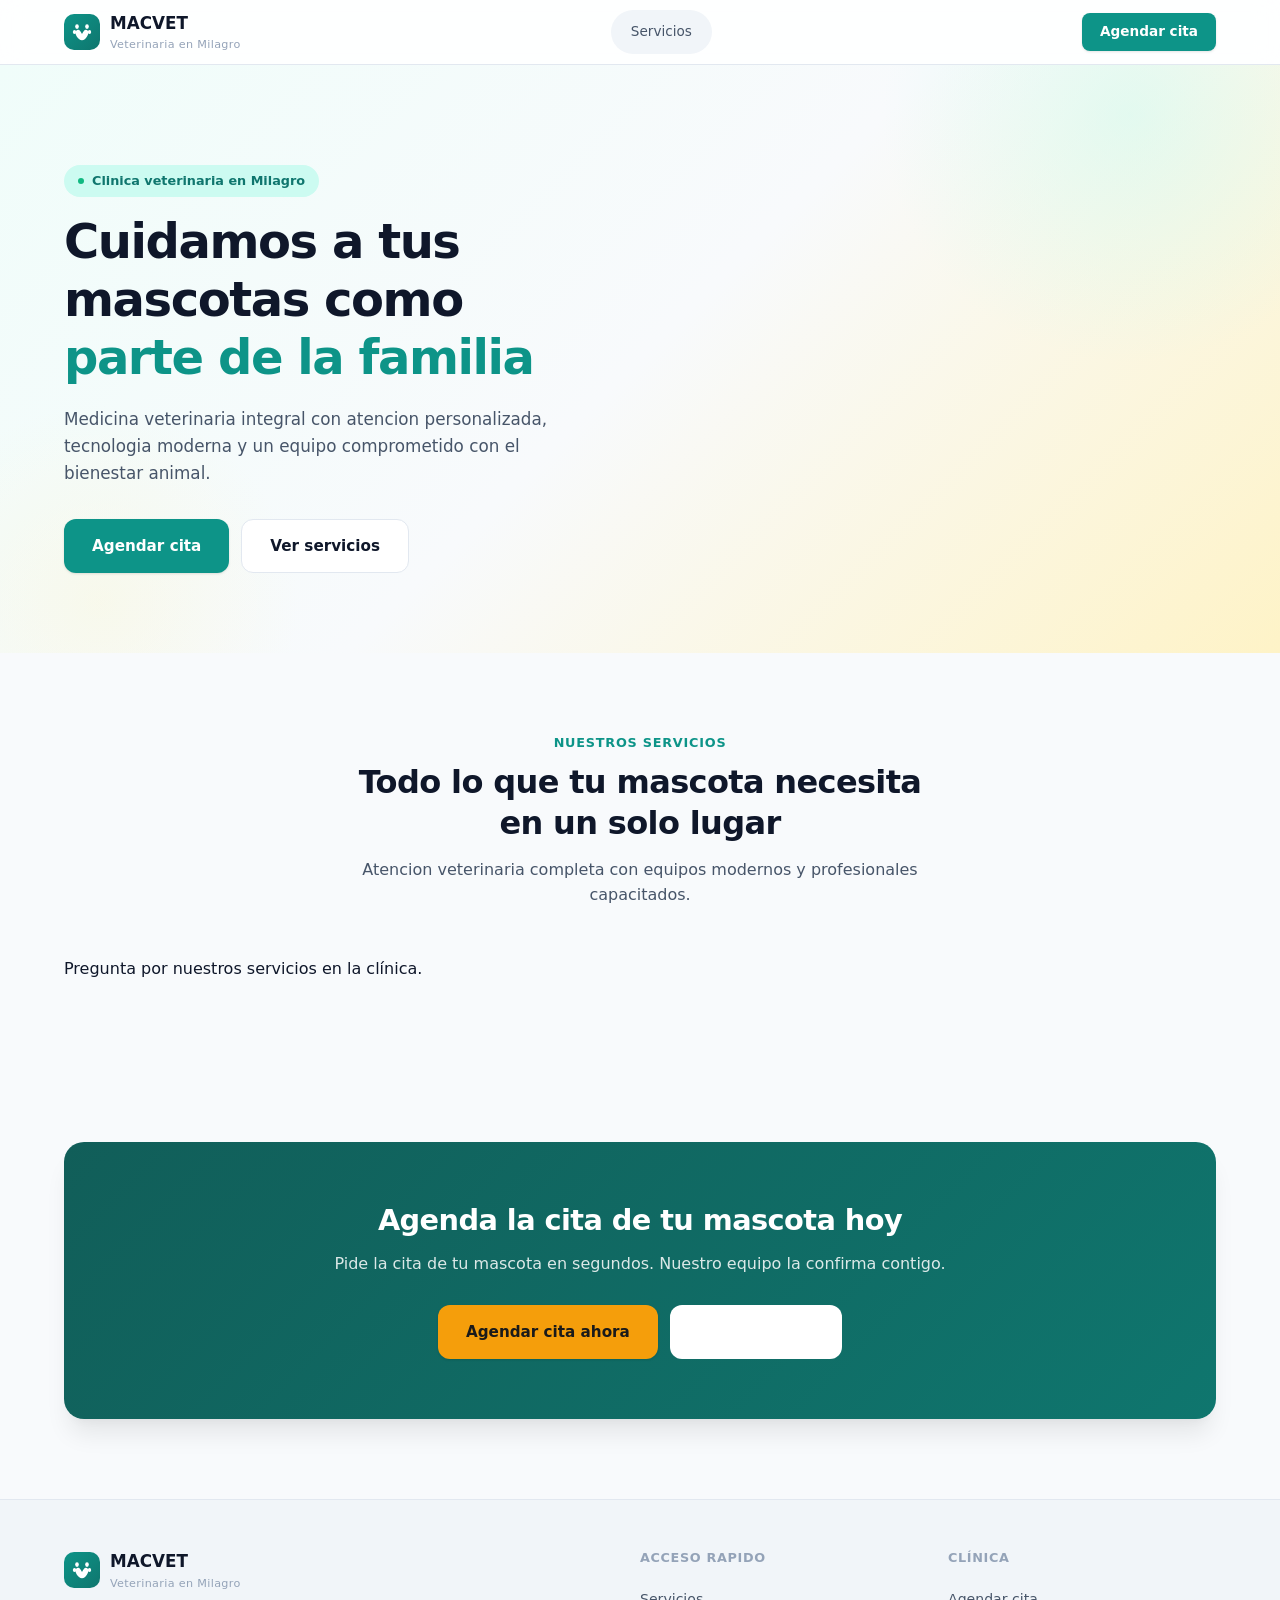
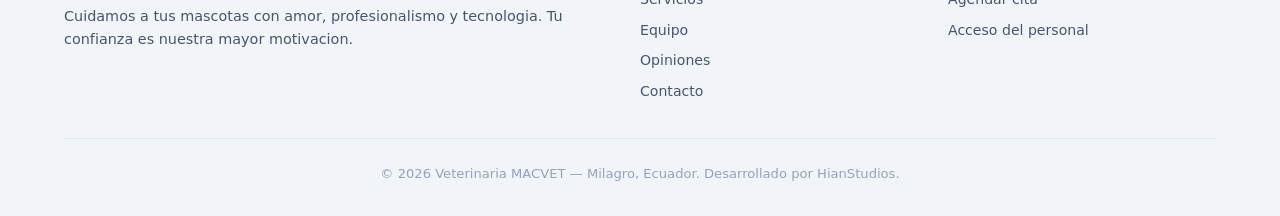
==== index.html @ b40741af "Publicación: Fase 1 - Acceso, citas y clientes Origen: 78d4d472e01e5c46bf5cc489b72a8c9f2a9896b4" ====
<!doctype html>
<html lang="es">
<head>
  <meta charset="UTF-8" />
  <meta name="viewport" content="width=device-width, initial-scale=1.0" />
  <title>Veterinaria MACVET — Milagro, Ecuador</title>
  <link rel="stylesheet" href="css/style.css" />
</head>
<body data-page="index">

  <header class="topbar">
    <div class="topbar-inner">
      <div class="brand">
        <div class="brand-mark"><svg class="ico-brand" viewBox="0 0 24 24" fill="currentColor"><ellipse cx="6" cy="5.5" rx="2.2" ry="2.8"/><ellipse cx="18" cy="5.5" rx="2.2" ry="2.8"/><ellipse cx="3" cy="12" rx="2" ry="2.5"/><ellipse cx="21" cy="12" rx="2" ry="2.5"/><path d="M12 22c-2.5 0-5-2.5-6.5-5S3.5 12 5 10.5 8.5 9 10 11s1.5 3 2 3 .5-1 2-3 3.5-2 5-.5.5 4.5-1 7S14.5 22 12 22z"/></svg></div>
        <div>
          MACVET
          <small>Veterinaria en Milagro</small>
        </div>
      </div>
      <nav class="nav" id="mobile-nav">
        <a href="#servicios">Servicios</a>
        <a href="#equipo" data-seccion="equipo" hidden>Equipo</a>
        <a href="#testimonios" data-seccion="testimonios" hidden>Opiniones</a>
        <a href="#contacto" data-seccion="contacto" hidden>Contacto</a>
      </nav>
      <a href="agendar.html" class="btn btn-primary btn-nav-cta">Agendar cita</a>
      <button class="mobile-menu-btn" id="menu-toggle" aria-label="Menu">
        <span></span><span></span><span></span>
      </button>
    </div>
  </header>

  <!-- Hero -->
  <section class="hero-landing">
    <div class="container">
      <div class="hero-landing-inner">
        <div class="hero-landing-content">
          <div class="eyebrow"><span class="dot"></span> Clinica veterinaria en Milagro</div>
          <h1>Cuidamos a tus mascotas como <span>parte de la familia</span></h1>
          <p class="lead">Medicina veterinaria integral con atencion personalizada, tecnologia moderna y un equipo comprometido con el bienestar animal.</p>
          <div class="btn-row">
            <a href="agendar.html" class="btn btn-primary btn-lg">Agendar cita</a>
            <a href="#servicios" class="btn btn-ghost btn-lg">Ver servicios</a>
          </div>
        </div>
        
      </div>
    </div>
  </section>

  <!-- Servicios -->
  <section id="servicios" class="section-light">
    <div class="container">
      <div class="section-head fade-up">
        <div class="section-eyebrow">Nuestros servicios</div>
        <h2>Todo lo que tu mascota necesita en un solo lugar</h2>
        <p>Atencion veterinaria completa con equipos modernos y profesionales capacitados.</p>
      </div>
      <div class="grid-3" id="lista-servicios"><p class="ayuda">Cargando servicios…</p></div>
    </div>
  </section>

  <!-- Equipo -->
  <section id="equipo" class="section-alt" hidden>
    <div class="container">
      <div class="section-head fade-up"><div class="section-eyebrow">Nuestro equipo</div><h2>Profesionales comprometidos con tu mascota</h2></div>
      <div class="grid-2" id="lista-equipo"></div>
    </div>
  </section>

  <!-- Testimonios -->
  <section id="testimonios" class="section-light" hidden>
    <div class="container">
      <div class="section-head fade-up"><div class="section-eyebrow">Testimonios</div><h2>Lo que dicen nuestros clientes</h2></div>
      <div class="testimonial-track" id="lista-testimonios"></div>
    </div>
  </section>

  <!-- CTA -->
  <section class="cta-section">
    <div class="container">
      <div class="cta-card fade-up">
        <h2>Agenda la cita de tu mascota hoy</h2>
        <p>Pide la cita de tu mascota en segundos. Nuestro equipo la confirma contigo.</p>
        <div class="btn-row" style="justify-content:center">
          <a href="agendar.html" class="btn btn-accent btn-lg">Agendar cita ahora</a>
          <a href="#contacto" class="btn btn-ghost btn-lg">Contactarnos</a>
        </div>
      </div>
    </div>
  </section>

  <!-- Contacto -->
  <section id="contacto" class="section-alt" hidden>
    <div class="container">
      <div class="section-head fade-up"><div class="section-eyebrow">Contacto</div><h2>Visítanos o comunícate con nosotros</h2></div>
      <div class="grid-3" id="lista-contacto"></div>
    </div>
  </section>

  <!-- Footer -->
  <footer class="landing-footer">
    <div class="container">
      <div class="footer-inner">
        <div class="footer-brand">
          <div class="brand">
            <div class="brand-mark"><svg class="ico-brand" viewBox="0 0 24 24" fill="currentColor"><ellipse cx="6" cy="5.5" rx="2.2" ry="2.8"/><ellipse cx="18" cy="5.5" rx="2.2" ry="2.8"/><ellipse cx="3" cy="12" rx="2" ry="2.5"/><ellipse cx="21" cy="12" rx="2" ry="2.5"/><path d="M12 22c-2.5 0-5-2.5-6.5-5S3.5 12 5 10.5 8.5 9 10 11s1.5 3 2 3 .5-1 2-3 3.5-2 5-.5.5 4.5-1 7S14.5 22 12 22z"/></svg></div>
            <div>MACVET<small>Veterinaria en Milagro</small></div>
          </div>
          <p>Cuidamos a tus mascotas con amor, profesionalismo y tecnologia. Tu confianza es nuestra mayor motivacion.</p>
        </div>
        <div class="footer-links">
          <h4>Acceso rapido</h4>
          <a href="#servicios">Servicios</a>
          <a href="#equipo" data-seccion="equipo" hidden>Equipo</a>
          <a href="#testimonios" data-seccion="testimonios" hidden>Opiniones</a>
          <a href="#contacto" data-seccion="contacto" hidden>Contacto</a>
        </div>
        <div class="footer-links">
          <h4>Clínica</h4>
          <a href="agendar.html">Agendar cita</a>
          <a href="login.html">Acceso del personal</a>
        </div>
      </div>
      <div class="footer-bottom">
        <p>&copy; 2026 Veterinaria MACVET — Milagro, Ecuador. Desarrollado por HianStudios.</p>
      </div>
    </div>
  </footer>

    <script src="js/vendor/supabase.js"></script>
  <script src="js/config.js"></script>
  <script src="js/core.js"></script>
  <script src="js/publico.js"></script>
</body>
</html>
---- css/style.css ----
/* ===========================================================
   Veterinaria MACVET — Sistema de gestion
   =========================================================== */

:root {
  --primary: #0d9488;
  --primary-dark: #0f766e;
  --primary-darker: #115e59;
  --primary-light: #ccfbf1;
  --primary-subtle: #f0fdfa;
  --accent: #f59e0b;
  --accent-dark: #d97706;
  --accent-light: #fef3c7;
  --success: #10b981;
  --success-light: #d1fae5;
  --danger: #ef4444;
  --danger-light: #fee2e2;
  --warning: #f59e0b;
  --warning-light: #fef3c7;
  --info: #3b82f6;
  --info-light: #dbeafe;
  --bg: #f8fafc;
  --bg-alt: #f1f5f9;
  --surface: #ffffff;
  --surface-hover: #f8fafc;
  --border: #e2e8f0;
  --border-light: #f1f5f9;
  --text: #0f172a;
  --text-secondary: #475569;
  --text-muted: #94a3b8;
  --overlay: rgba(15,23,42,.6);
  --radius: 12px;
  --radius-sm: 8px;
  --radius-xs: 6px;
  --radius-full: 9999px;
  --shadow-xs: 0 1px 2px rgba(0,0,0,.05);
  --shadow-sm: 0 1px 3px rgba(0,0,0,.08), 0 1px 2px rgba(0,0,0,.04);
  --shadow: 0 4px 6px -1px rgba(0,0,0,.07), 0 2px 4px -2px rgba(0,0,0,.05);
  --shadow-md: 0 10px 15px -3px rgba(0,0,0,.08), 0 4px 6px -4px rgba(0,0,0,.04);
  --shadow-lg: 0 20px 25px -5px rgba(0,0,0,.08), 0 8px 10px -6px rgba(0,0,0,.04);
  --font: 'Inter', -apple-system, 'Segoe UI', system-ui, sans-serif;
  --font-mono: 'SF Mono', 'Cascadia Code', 'Fira Code', monospace;
  --transition: .2s cubic-bezier(.4,0,.2,1);
  --sidebar-w: 260px;
}

body[data-theme="dark"] {
  --primary: #2dd4bf;
  --primary-dark: #14b8a6;
  --primary-darker: #0d9488;
  --primary-light: rgba(45,212,191,.1);
  --primary-subtle: rgba(45,212,191,.05);
  --accent: #fbbf24;
  --accent-dark: #f59e0b;
  --accent-light: rgba(251,191,36,.1);
  --success: #34d399;
  --success-light: rgba(52,211,153,.1);
  --danger: #f87171;
  --danger-light: rgba(248,113,113,.1);
  --warning: #fbbf24;
  --warning-light: rgba(251,191,36,.1);
  --info: #60a5fa;
  --info-light: rgba(96,165,250,.1);
  --bg: #0c1222;
  --bg-alt: #131c31;
  --surface: #1a2332;
  --surface-hover: #1f2b3d;
  --border: #2a3a50;
  --border-light: #1f2d42;
  --text: #e2e8f0;
  --text-secondary: #94a3b8;
  --text-muted: #64748b;
  --overlay: rgba(0,0,0,.7);
  --shadow-xs: 0 1px 2px rgba(0,0,0,.2);
  --shadow-sm: 0 1px 3px rgba(0,0,0,.3);
  --shadow: 0 4px 6px rgba(0,0,0,.25);
  --shadow-md: 0 10px 15px rgba(0,0,0,.3);
  --shadow-lg: 0 20px 25px rgba(0,0,0,.35);
}

*, *::before, *::after { box-sizing: border-box; margin: 0; padding: 0; }
html { scroll-behavior: smooth; }
body {
  font-family: var(--font);
  background: var(--bg);
  color: var(--text);
  line-height: 1.6;
  -webkit-font-smoothing: antialiased;
  -moz-osx-font-smoothing: grayscale;
}
a { color: inherit; text-decoration: none; }
img { max-width: 100%; display: block; }
button { font-family: inherit; }
ul, ol { list-style: none; }

/* ---------- SVG Icon System ---------- */
.ico { width: 18px; height: 18px; fill: none; stroke: currentColor; stroke-width: 2; stroke-linecap: round; stroke-linejoin: round; flex-shrink: 0; display: inline-block; vertical-align: middle; }
.ico-sm { width: 14px; height: 14px; }
.ico-lg { width: 24px; height: 24px; }
.ico-xl { width: 32px; height: 32px; }
.ico-brand { width: 20px; height: 20px; }
.ico-brand-sm { width: 18px; height: 18px; }

.container { max-width: 1200px; margin: 0 auto; padding: 0 24px; }

/* ---------- Typography ---------- */
h1 { font-size: 1.75rem; font-weight: 700; letter-spacing: -.025em; line-height: 1.2; }
h2 { font-size: 1.25rem; font-weight: 700; letter-spacing: -.02em; line-height: 1.3; }
h3 { font-size: 1.05rem; font-weight: 600; line-height: 1.4; }
h4 { font-size: .875rem; font-weight: 600; text-transform: uppercase; letter-spacing: .05em; color: var(--text-muted); }

/* ---------- Buttons ---------- */
.btn {
  display: inline-flex; align-items: center; justify-content: center; gap: 8px;
  padding: 10px 20px; border-radius: var(--radius-sm); font-weight: 600; font-size: .875rem;
  border: none; cursor: pointer; transition: all var(--transition); white-space: nowrap;
}
.btn:hover { transform: translateY(-1px); }
.btn:active { transform: translateY(0); }
.btn-primary { background: var(--primary); color: #fff; box-shadow: var(--shadow-sm); }
.btn-primary:hover { background: var(--primary-dark); box-shadow: var(--shadow); }
.btn-accent { background: var(--accent); color: #1a1a1a; box-shadow: var(--shadow-sm); }
.btn-accent:hover { background: var(--accent-dark); }
.btn-ghost { background: var(--surface); color: var(--text); border: 1px solid var(--border); }
.btn-ghost:hover { background: var(--surface-hover); border-color: var(--primary); color: var(--primary); }
.btn-danger { background: var(--danger); color: #fff; }
.btn-sm { padding: 6px 14px; font-size: .8rem; border-radius: var(--radius-xs); }
.btn-lg { padding: 14px 28px; font-size: .95rem; border-radius: var(--radius); }

/* ---------- Badges ---------- */
.badge {
  display: inline-flex; align-items: center; gap: 4px;
  font-size: .75rem; font-weight: 600; padding: 4px 10px; border-radius: var(--radius-full);
}
.badge-ok { background: var(--success-light); color: var(--success); }
.badge-pending { background: var(--warning-light); color: var(--accent-dark); }
.badge-danger { background: var(--danger-light); color: var(--danger); }
.badge-info { background: var(--info-light); color: var(--info); }
.badge-neutral { background: var(--bg-alt); color: var(--text-secondary); }

/* ---------- Top bar ---------- */
.topbar {
  position: sticky; top: 0; z-index: 50;
  background: var(--surface); border-bottom: 1px solid var(--border);
  backdrop-filter: blur(12px); background: rgba(255,255,255,.85);
}
body[data-theme="dark"] .topbar { background: rgba(26,35,50,.85); }
.topbar-inner {
  max-width: 1200px; margin: 0 auto; padding: 0 24px; height: 64px;
  display: flex; align-items: center; justify-content: space-between;
}
.brand { display: flex; align-items: center; gap: 10px; font-weight: 700; font-size: 1.05rem; }
.brand-mark {
  width: 36px; height: 36px; border-radius: 10px;
  background: linear-gradient(135deg, var(--primary), var(--primary-dark));
  display: flex; align-items: center; justify-content: center;
  color: #fff; font-size: 1rem;
}
.brand small { display: block; font-weight: 500; font-size: .7rem; color: var(--text-muted); letter-spacing: .03em; }
.nav { display: flex; gap: 2px; background: var(--bg-alt); padding: 4px; border-radius: var(--radius-full); }
.nav a {
  padding: 7px 16px; border-radius: var(--radius-full); font-weight: 500; font-size: .85rem;
  color: var(--text-secondary); transition: all var(--transition);
}
.nav a:hover { color: var(--text); background: var(--surface); }
.nav a.active { background: var(--primary); color: #fff; box-shadow: var(--shadow-sm); }
.btn-nav-cta { padding: 8px 18px; font-size: .85rem; }

.mobile-menu-btn {
  display: none; background: none; border: none; cursor: pointer;
  width: 36px; height: 36px; flex-direction: column; align-items: center;
  justify-content: center; gap: 5px; position: relative;
}
.mobile-menu-btn span {
  display: block; width: 20px; height: 2px; background: var(--text);
  border-radius: 2px; transition: var(--transition); transform-origin: center;
}
.mobile-menu-btn.is-open span:nth-child(1) { transform: translateY(7px) rotate(45deg); }
.mobile-menu-btn.is-open span:nth-child(2) { opacity: 0; }
.mobile-menu-btn.is-open span:nth-child(3) { transform: translateY(-7px) rotate(-45deg); }

/* ---------- Landing Hero ---------- */
.hero-landing {
  position: relative; padding: 100px 0 80px; overflow: hidden;
  background: linear-gradient(135deg, var(--primary-subtle) 0%, var(--bg) 50%, var(--accent-light) 100%);
}
.hero-landing::before {
  content: ""; position: absolute; top: -200px; right: -100px;
  width: 500px; height: 500px; border-radius: 50%;
  background: radial-gradient(circle, var(--primary-light), transparent 70%);
  opacity: .5;
}
.hero-landing::after {
  content: ""; position: absolute; bottom: -150px; left: -100px;
  width: 400px; height: 400px; border-radius: 50%;
  background: radial-gradient(circle, var(--accent-light), transparent 70%);
  opacity: .3;
}
.hero-landing-inner {
  position: relative; z-index: 1;
  display: grid; grid-template-columns: 1fr 1fr; gap: 60px; align-items: center;
}
.hero-landing-content h1 {
  font-size: clamp(2rem, 4vw, 3rem); letter-spacing: -.03em; margin-bottom: 20px;
}
.hero-landing-content h1 span { color: var(--primary); }
.lead { font-size: 1.05rem; color: var(--text-secondary); max-width: 520px; margin-bottom: 32px; }
.btn-row { display: flex; gap: 12px; flex-wrap: wrap; }
.eyebrow {
  display: inline-flex; align-items: center; gap: 8px;
  background: var(--primary-light); color: var(--primary-dark); font-weight: 600; font-size: .8rem;
  padding: 6px 14px; border-radius: var(--radius-full); margin-bottom: 16px;
}
.dot { width: 6px; height: 6px; border-radius: 50%; background: var(--success); }

.hero-landing-stats {
  display: grid; grid-template-columns: 1fr 1fr; gap: 16px;
}
.hero-stat-card {
  background: var(--surface); border: 1px solid var(--border); border-radius: var(--radius);
  padding: 24px; text-align: center; box-shadow: var(--shadow-sm);
  transition: all var(--transition);
}
.hero-stat-card:hover { box-shadow: var(--shadow-md); transform: translateY(-2px); }
.hero-stat-icon { margin-bottom: 8px; color: var(--primary); display: flex; justify-content: center; }
.hero-stat-num { font-size: 1.5rem; font-weight: 800; color: var(--primary); }
.hero-stat-label { font-size: .8rem; color: var(--text-muted); margin-top: 2px; }

/* ---------- Sections ---------- */
section { padding: 80px 0; }
.section-light { background: var(--bg); }
.section-alt { background: var(--bg-alt); }
.section-accent { background: linear-gradient(135deg, var(--primary-subtle), var(--bg)); }
.section-head { text-align: center; max-width: 600px; margin: 0 auto 48px; }
.section-head h2 { font-size: clamp(1.5rem, 3vw, 2rem); margin-bottom: 12px; }
.section-head p { color: var(--text-secondary); }
.section-eyebrow {
  font-size: .8rem; font-weight: 600; color: var(--primary); text-transform: uppercase;
  letter-spacing: .06em; margin-bottom: 8px;
}

/* ---------- Grids ---------- */
.grid-3 { display: grid; grid-template-columns: repeat(3, 1fr); gap: 20px; }
.grid-2 { display: grid; grid-template-columns: repeat(2, 1fr); gap: 20px; }

/* ---------- Cards ---------- */
.card {
  background: var(--surface); border: 1px solid var(--border); border-radius: var(--radius);
  padding: 28px; box-shadow: var(--shadow-xs); transition: all var(--transition);
}
.card:hover { box-shadow: var(--shadow); border-color: var(--primary); }
.card .icon {
  width: 44px; height: 44px; border-radius: var(--radius-sm);
  background: var(--primary-light); color: var(--primary-dark);
  display: flex; align-items: center; justify-content: center;
  font-size: 1.2rem; margin-bottom: 16px;
}
.card h3 { margin-bottom: 8px; }
.card p { color: var(--text-secondary); font-size: .9rem; }

/* ---------- Team ---------- */
.team-card {
  background: var(--surface); border: 1px solid var(--border); border-radius: var(--radius);
  padding: 32px; display: flex; gap: 24px; box-shadow: var(--shadow-xs);
  transition: all var(--transition);
}
.team-card:hover { box-shadow: var(--shadow-md); }
.team-avatar-placeholder {
  width: 72px; height: 72px; border-radius: 50%;
  background: linear-gradient(135deg, var(--primary), var(--primary-dark));
  color: #fff; display: flex; align-items: center; justify-content: center;
  font-weight: 700; font-size: 1.2rem; flex-shrink: 0;
}
.team-role { font-size: .85rem; color: var(--primary); font-weight: 500; margin: 4px 0 12px; }
.team-info p { font-size: .9rem; color: var(--text-secondary); margin-bottom: 12px; }
.team-tags { display: flex; flex-wrap: wrap; gap: 6px; }
.tag {
  font-size: .75rem; font-weight: 500; padding: 3px 10px; border-radius: var(--radius-full);
  background: var(--primary-light); color: var(--primary-dark);
}

/* ---------- Testimonials ---------- */
.testimonials-slider { position: relative; }
.testimonial-track {
  display: grid; grid-template-columns: repeat(2, 1fr); gap: 20px;
}
.testimonial-card {
  background: var(--surface); border: 1px solid var(--border); border-radius: var(--radius);
  padding: 28px; box-shadow: var(--shadow-xs);
}
.testimonial-stars { color: var(--accent); font-size: 1rem; margin-bottom: 12px; letter-spacing: 2px; }
.testimonial-card p { font-size: .92rem; color: var(--text-secondary); margin-bottom: 16px; font-style: italic; }
.testimonial-author { display: flex; align-items: center; gap: 12px; }
.testimonial-avatar {
  width: 40px; height: 40px; border-radius: 50%;
  background: var(--primary-light); color: var(--primary-dark);
  display: flex; align-items: center; justify-content: center;
  font-weight: 700; font-size: .8rem; flex-shrink: 0;
}
.testimonial-author strong { display: block; font-size: .9rem; }
.testimonial-author span { font-size: .8rem; color: var(--text-muted); }

/* ---------- CTA Section ---------- */
.cta-section { padding: 80px 0; }
.cta-card {
  background: linear-gradient(135deg, var(--primary-darker), var(--primary-dark));
  color: #fff; border-radius: 20px; padding: 60px; text-align: center;
  box-shadow: var(--shadow-lg);
}
.cta-card h2 { font-size: clamp(1.4rem, 2.5vw, 1.8rem); margin-bottom: 12px; }
.cta-card p { opacity: .85; margin-bottom: 28px; font-size: 1rem; }
.cta-card .btn-accent { color: #1a1a1a; }
.cta-card .btn-ghost { border-color: rgba(255,255,255,.3); color: #fff; }
.cta-card .btn-ghost:hover { background: rgba(255,255,255,.1); border-color: #fff; }

/* ---------- Contact ---------- */
.contact-card {
  background: var(--surface); border: 1px solid var(--border); border-radius: var(--radius);
  padding: 32px; text-align: center; box-shadow: var(--shadow-xs);
}
.contact-icon { margin-bottom: 12px; color: var(--primary); display: flex; justify-content: center; }
.contact-card h3 { margin-bottom: 8px; }
.contact-card p { font-size: .9rem; color: var(--text-secondary); }

/* ---------- Footer ---------- */
.landing-footer { background: var(--bg-alt); border-top: 1px solid var(--border); padding: 48px 0 32px; }
.footer-inner { display: grid; grid-template-columns: 2fr 1fr 1fr; gap: 40px; margin-bottom: 32px; }
.footer-brand p { color: var(--text-secondary); font-size: .9rem; margin-top: 12px; }
.footer-links h4 { margin-bottom: 16px; font-size: .8rem; }
.footer-links a { display: block; color: var(--text-secondary); font-size: .88rem; padding: 4px 0; transition: color var(--transition); }
.footer-links a:hover { color: var(--primary); }
.footer-bottom { border-top: 1px solid var(--border); padding-top: 24px; }
.footer-bottom p { font-size: .82rem; color: var(--text-muted); text-align: center; }

/* ---------- App Shell ---------- */
.app-shell { display: flex; min-height: calc(100vh - 65px); }
.sidebar {
  width: var(--sidebar-w); background: var(--surface); border-right: 1px solid var(--border);
  padding: 20px 12px; flex-shrink: 0; display: flex; flex-direction: column;
  position: sticky; top: 65px; height: calc(100vh - 65px); overflow-y: auto;
}
.brand-mini { display: flex; align-items: center; gap: 8px; font-weight: 700; font-size: .95rem; padding: 0 12px; margin-bottom: 24px; }
.brand-mini span {
  width: 30px; height: 30px; border-radius: 8px;
  background: linear-gradient(135deg, var(--primary), var(--primary-dark));
  display: flex; align-items: center; justify-content: center; font-size: .85rem;
}
.sidebar nav { flex: 1; }
.sidebar nav a, .sidebar .sidebar-footer a {
  display: flex; align-items: center; gap: 10px;
  padding: 10px 12px; border-radius: var(--radius-sm);
  color: var(--text-secondary); font-weight: 500; font-size: .88rem; margin-bottom: 2px;
  transition: all var(--transition);
}
.sidebar nav a:hover { background: var(--bg-alt); color: var(--text); }
.sidebar nav a.active { background: var(--primary-light); color: var(--primary-dark); font-weight: 600; }
.sidebar-footer { margin-top: auto; padding-top: 16px; border-top: 1px solid var(--border); }
.sidebar-footer a { font-size: .82rem !important; color: var(--text-muted) !important; }

.portal-user {
  padding: 12px; margin-bottom: 16px; background: var(--bg-alt);
  border-radius: var(--radius-sm); font-size: .88rem;
}

.main { flex: 1; padding: 28px 32px; max-width: 100%; overflow-x: hidden; }
.page-head {
  display: flex; justify-content: space-between; align-items: flex-start;
  margin-bottom: 24px; flex-wrap: wrap; gap: 12px;
}
.page-head h1 { margin-bottom: 4px; }
.page-head p { color: var(--text-secondary); font-size: .9rem; }

/* ---------- Tabs ---------- */
.admin-tab-panel, .client-tab-panel { display: none; }
.admin-tab-panel.active, .client-tab-panel.active {
  display: block; animation: fadeIn .2s ease;
}
@keyframes fadeIn { from { opacity: 0; transform: translateY(6px); } to { opacity: 1; transform: translateY(0); } }

/* ---------- Stats ---------- */
.stat-row { display: grid; grid-template-columns: repeat(4, 1fr); gap: 16px; margin-bottom: 24px; }
.stat {
  background: var(--surface); border: 1px solid var(--border); border-radius: var(--radius);
  padding: 20px; transition: all var(--transition);
}
.stat:hover { box-shadow: var(--shadow-sm); }
.stat .label { font-size: .78rem; color: var(--text-muted); font-weight: 500; margin-bottom: 6px; }
.stat .num { font-size: 1.75rem; font-weight: 800; letter-spacing: -.02em; color: var(--text); }
.stat .delta { font-size: .75rem; color: var(--text-muted); margin-top: 4px; }
.stat-ok .num { color: var(--success); }
.stat-warning .num { color: var(--accent-dark); }
.stat-danger .num { color: var(--danger); }

/* ---------- Panel ---------- */
.panel {
  background: var(--surface); border: 1px solid var(--border); border-radius: var(--radius);
  padding: 20px; margin-bottom: 20px;
}
.panel-head {
  display: flex; justify-content: space-between; align-items: center; margin-bottom: 16px;
}
.panel-head h2 { font-size: 1rem; }

.dashboard-grid { display: grid; grid-template-columns: 1fr 340px; gap: 20px; }

/* ---------- Tables ---------- */
table { width: 100%; border-collapse: collapse; }
th {
  text-align: left; font-size: .75rem; font-weight: 600; text-transform: uppercase;
  letter-spacing: .04em; color: var(--text-muted); padding: 10px 12px;
  border-bottom: 1px solid var(--border); background: var(--bg-alt);
}
th:first-child { border-radius: var(--radius-sm) 0 0 0; }
th:last-child { border-radius: 0 var(--radius-sm) 0 0; }
td { padding: 12px; border-bottom: 1px solid var(--border-light); font-size: .88rem; }
tr:last-child td { border-bottom: none; }
tr:hover td { background: var(--surface-hover); }
.avatar {
  width: 32px; height: 32px; border-radius: 50%;
  background: var(--primary-light); color: var(--primary-dark);
  display: inline-flex; align-items: center; justify-content: center;
  font-weight: 600; font-size: .78rem; margin-right: 8px; vertical-align: middle;
}

/* ---------- Mini Calendar ---------- */
.mini-calendar { user-select: none; }
.cal-header {
  text-align: center; font-weight: 700; font-size: .9rem; padding: 8px 0 12px;
  color: var(--text);
}
.cal-grid { display: grid; grid-template-columns: repeat(7, 1fr); gap: 2px; text-align: center; }
.cal-day-name { font-size: .7rem; font-weight: 600; color: var(--text-muted); padding: 4px; }
.cal-day {
  font-size: .82rem; padding: 6px 2px; border-radius: var(--radius-xs);
  position: relative; cursor: default; color: var(--text-secondary);
}
.cal-day.empty { visibility: hidden; }
.cal-day.today { background: var(--primary); color: #fff; font-weight: 700; border-radius: 50%; }
.cal-day.has-appt::after {
  content: ""; position: absolute; bottom: 2px; left: 50%; transform: translateX(-50%);
  width: 4px; height: 4px; border-radius: 50%; background: var(--accent);
}
.cal-day.today.has-appt::after { background: #fff; }

/* ---------- Filter Bar ---------- */
.filter-bar { display: flex; gap: 8px; margin-bottom: 20px; flex-wrap: wrap; }
.filter-bar .btn.active { background: var(--primary); color: #fff; border-color: var(--primary); }

/* ---------- Citas List ---------- */
.citas-layout { display: grid; gap: 20px; }
.day-list { display: flex; flex-direction: column; gap: 8px; }
.date-header {
  font-size: .78rem; font-weight: 700; color: var(--text-muted);
  text-transform: uppercase; letter-spacing: .04em; padding: 16px 0 6px;
}
.cita-row {
  display: grid; grid-template-columns: 70px 1fr auto;
  align-items: center; gap: 16px;
  background: var(--surface); border: 1px solid var(--border); border-radius: var(--radius-sm);
  padding: 14px 16px; transition: all var(--transition);
}
.cita-row:hover { box-shadow: var(--shadow-sm); border-color: var(--primary); }
.cita-row.cita-cancelled { opacity: .5; }
.cita-row .time { font-weight: 700; color: var(--primary); font-size: .95rem; font-family: var(--font-mono); }
.cita-row .meta strong { display: block; font-size: .9rem; }
.cita-row .meta span { display: block; font-size: .8rem; color: var(--text-muted); }
.cita-row .meta .cita-owner { font-size: .78rem; margin-top: 2px; }
.cita-status-btn { cursor: pointer; transition: all var(--transition); }
.cita-status-btn:hover { transform: scale(1.05); }
.empty-state {
  text-align: center; padding: 40px; color: var(--text-muted); font-size: .9rem;
}

.wa-note {
  display: flex; gap: 10px; align-items: flex-start;
  background: var(--primary-subtle); border: 1px solid var(--primary-light);
  border-radius: var(--radius-sm); padding: 14px 16px; font-size: .85rem;
  color: var(--text-secondary); line-height: 1.5;
}

/* ---------- Bar Charts ---------- */
.chart-title { font-size: .85rem; font-weight: 700; margin-bottom: 16px; }
.bar-chart { display: flex; flex-direction: column; gap: 10px; }
.bar-row { display: grid; grid-template-columns: 120px 1fr 40px; align-items: center; gap: 12px; }
.bar-label { font-size: .82rem; color: var(--text-secondary); text-align: right; overflow: hidden; text-overflow: ellipsis; white-space: nowrap; }
.bar-track { height: 24px; background: var(--bg-alt); border-radius: var(--radius-xs); overflow: hidden; }
.bar-fill {
  height: 100%; border-radius: var(--radius-xs);
  background: linear-gradient(90deg, var(--primary), var(--primary-dark));
  transition: width .6s cubic-bezier(.4,0,.2,1); min-width: 4px;
}
.bar-value { font-size: .82rem; font-weight: 700; color: var(--text); }

/* ---------- Reviews ---------- */
.review-card {
  background: var(--surface); border: 1px solid var(--border); border-radius: var(--radius);
  padding: 20px; margin-bottom: 12px;
}
.review-header { display: flex; justify-content: space-between; align-items: center; margin-bottom: 10px; flex-wrap: wrap; gap: 8px; }
.review-author { font-weight: 600; margin-right: 8px; }
.review-date { font-size: .8rem; color: var(--text-muted); }
.review-stars .star svg { fill: var(--border); stroke: none; }
.review-stars .star.filled svg { fill: var(--accent); }
.review-stars .star { display: inline-flex; }
.review-text { color: var(--text-secondary); font-size: .9rem; margin-bottom: 12px; }
.review-reply {
  background: var(--bg-alt); border-radius: var(--radius-sm); padding: 12px;
  font-size: .85rem; margin-bottom: 12px; border-left: 3px solid var(--primary);
}
.review-actions { display: flex; gap: 8px; }
.btn-approve { background: var(--success); color: #fff; border: none; cursor: pointer; padding: 6px 14px; border-radius: var(--radius-xs); font-weight: 600; font-size: .8rem; }
.btn-reject { background: var(--danger-light); color: var(--danger); border: none; cursor: pointer; padding: 6px 14px; border-radius: var(--radius-xs); font-weight: 600; font-size: .8rem; }
.reply-form { margin-top: 12px; display: flex; gap: 8px; align-items: flex-start; }
.reply-form textarea {
  flex: 1; padding: 8px 12px; border: 1px solid var(--border); border-radius: var(--radius-sm);
  font-family: var(--font); font-size: .85rem; resize: vertical; background: var(--bg);
  color: var(--text);
}
.reply-form textarea:focus { outline: 2px solid var(--primary); outline-offset: 1px; }
.reply-submit { padding: 8px 16px !important; align-self: flex-end; }

/* ---------- Client Cards ---------- */
.client-card {
  background: var(--surface); border: 1px solid var(--border); border-radius: var(--radius);
  margin-bottom: 8px; overflow: hidden;
}
.client-header {
  display: flex; justify-content: space-between; align-items: center;
  padding: 16px 20px; cursor: pointer; transition: background var(--transition);
}
.client-header:hover { background: var(--surface-hover); }
.client-info { display: flex; align-items: center; gap: 12px; }
.client-info small { display: block; color: var(--text-muted); font-size: .82rem; }
.client-stats { display: flex; gap: 16px; align-items: center; font-size: .82rem; color: var(--text-muted); }
.expand-icon { font-size: .85rem; transition: transform var(--transition); }
.client-detail { display: none; padding: 0 20px 16px; border-top: 1px solid var(--border-light); }
.client-detail.open { display: block; animation: fadeIn .2s ease; }
.client-detail h4 { margin: 12px 0 8px; }
.client-pet {
  display: flex; align-items: flex-start; gap: 10px;
  padding: 10px 0; border-bottom: 1px solid var(--border-light);
}
.client-pet:last-child { border-bottom: none; }
.client-pet small { color: var(--text-muted); }

/* ---------- Chat AI ---------- */
.chat-container {
  background: var(--surface); border: 1px solid var(--border); border-radius: var(--radius);
  display: flex; flex-direction: column; height: calc(100vh - 220px); min-height: 400px;
}
.chat-messages {
  flex: 1; overflow-y: auto; padding: 20px;
  display: flex; flex-direction: column; gap: 12px;
}
.chat-msg { display: flex; align-items: flex-start; gap: 10px; }
.chat-msg.chat-user { flex-direction: row-reverse; }
.chat-bubble {
  max-width: 75%; padding: 12px 16px; border-radius: var(--radius);
  font-size: .9rem; line-height: 1.5;
}
.chat-bot .chat-bubble {
  background: var(--bg-alt); color: var(--text); border-bottom-left-radius: 4px;
}
.chat-user .chat-bubble {
  background: var(--primary); color: #fff; border-bottom-right-radius: 4px;
}
.chat-input-form {
  display: flex; gap: 8px; padding: 16px; border-top: 1px solid var(--border);
}
.chat-input-form input {
  flex: 1; padding: 10px 14px; border: 1px solid var(--border); border-radius: var(--radius-sm);
  font-family: var(--font); font-size: .9rem; background: var(--bg); color: var(--text);
}
.chat-input-form input:focus { outline: 2px solid var(--primary); outline-offset: 1px; }

.typing-indicator .chat-bubble { display: flex; gap: 4px; align-items: center; padding: 14px 20px; }
.typing-indicator span { display: inline-block; width: 6px; height: 6px; border-radius: 50%; background: var(--text-muted); }
.typing-indicator .dot-1 { animation: typing .8s infinite; }
.typing-indicator .dot-2 { animation: typing .8s infinite .2s; }
.typing-indicator .dot-3 { animation: typing .8s infinite .4s; }
@keyframes typing { 0%, 100% { opacity: .3; transform: translateY(0); } 50% { opacity: 1; transform: translateY(-3px); } }

/* ---------- Settings ---------- */
.setting-row {
  display: flex; justify-content: space-between; align-items: center;
  padding: 14px 0; border-bottom: 1px solid var(--border-light);
}
.setting-row:last-child { border-bottom: none; }
.setting-desc { color: var(--text-muted); font-size: .82rem; margin-top: 2px; }
.clinic-info-row {
  display: flex; justify-content: space-between; padding: 10px 0;
  border-bottom: 1px solid var(--border-light); font-size: .9rem;
}
.clinic-info-row:last-child { border-bottom: none; }
.clinic-info-row .label { color: var(--text-muted); }

/* ---------- Login ---------- */
.login-screen {
  display: flex; align-items: center; justify-content: center;
  min-height: calc(100vh - 65px); padding: 24px;
  background: linear-gradient(135deg, var(--bg) 0%, var(--primary-subtle) 100%);
}
.login-card {
  background: var(--surface); border: 1px solid var(--border); border-radius: 16px;
  padding: 40px; width: 100%; max-width: 420px; box-shadow: var(--shadow-md);
}
.login-header { text-align: center; margin-bottom: 28px; }
.login-header h2 { margin-top: 12px; margin-bottom: 8px; }
.login-header p { color: var(--text-secondary); font-size: .9rem; }
.login-error {
  margin-top: 12px; padding: 10px 14px; background: var(--danger-light);
  color: var(--danger); border-radius: var(--radius-sm); font-size: .85rem; text-align: center;
}
.login-hint {
  margin-top: 20px; padding: 12px; background: var(--bg-alt); border-radius: var(--radius-sm);
  font-size: .82rem; color: var(--text-muted); text-align: center;
}

/* ---------- Pet Cards ---------- */
.pet-cards-grid { display: grid; grid-template-columns: repeat(auto-fill, minmax(320px, 1fr)); gap: 16px; }
.pet-card {
  background: var(--surface); border: 1px solid var(--border); border-radius: var(--radius);
  padding: 24px; display: flex; gap: 16px; transition: all var(--transition);
}
.pet-card:hover { box-shadow: var(--shadow-sm); }
.pet-avatar { flex-shrink: 0; color: var(--primary); display: flex; align-items: center; justify-content: center; width: 48px; height: 48px; background: var(--primary-light); border-radius: var(--radius-sm); }
.pet-info h3 { margin-bottom: 4px; }
.pet-info > p { color: var(--text-secondary); font-size: .85rem; margin-bottom: 12px; }
.pet-detail-row { display: flex; justify-content: space-between; padding: 6px 0; border-bottom: 1px solid var(--border-light); font-size: .85rem; }
.pet-detail-row:last-child { border-bottom: none; }
.detail-label { color: var(--text-muted); }

/* ---------- Client Appointments ---------- */
.client-section-header h3 { font-size: 1rem; margin-bottom: 12px; color: var(--text); }
.client-appt-card {
  display: flex; align-items: center; gap: 16px;
  background: var(--surface); border: 1px solid var(--border); border-radius: var(--radius-sm);
  padding: 14px 16px; margin-bottom: 8px;
}
.client-appt-card.past { opacity: .6; }
.appt-date { font-weight: 700; font-size: .88rem; color: var(--primary); min-width: 60px; text-align: center; }
.appt-date small { font-weight: 500; color: var(--text-muted); font-size: .78rem; }
.appt-info { flex: 1; }
.appt-info strong { font-size: .9rem; }
.appt-info small { color: var(--text-muted); }

/* ---------- Notifications ---------- */
.notif-card {
  display: flex; align-items: flex-start; gap: 14px;
  background: var(--surface); border: 1px solid var(--border); border-radius: var(--radius-sm);
  padding: 16px; margin-bottom: 8px; position: relative; cursor: pointer;
  transition: all var(--transition);
}
.notif-card:hover { box-shadow: var(--shadow-sm); }
.notif-card.unread { border-left: 3px solid var(--primary); background: var(--primary-subtle); }
.notif-icon { flex-shrink: 0; color: var(--primary); display: flex; align-items: center; }
.notif-body p { font-size: .9rem; margin-bottom: 4px; }
.notif-body small { color: var(--text-muted); font-size: .8rem; }
.notif-dot {
  width: 8px; height: 8px; border-radius: 50%; background: var(--primary);
  position: absolute; top: 12px; right: 12px;
}
.notif-badge {
  display: inline-flex; align-items: center; justify-content: center;
  min-width: 18px; height: 18px; border-radius: 50%; background: var(--danger);
  color: #fff; font-size: .7rem; font-weight: 700; margin-left: 6px;
}

/* ---------- Star Picker ---------- */
.star-picker, .star-input { display: flex; gap: 4px; margin-bottom: 12px; }
.star-pick, .star-btn { cursor: pointer; transition: all var(--transition); display: inline-flex; }
.star-pick svg, .star-btn svg { fill: var(--border); stroke: none; }
.star-pick.selected svg, .star-pick.hovered svg, .star-btn.selected svg, .star-btn.hovered svg { fill: var(--accent); }
.review-form-card {
  background: var(--surface); border: 1px solid var(--border); border-radius: var(--radius);
  padding: 24px; margin-bottom: 20px;
}
.review-form-card h3 { margin-bottom: 12px; }

/* ---------- Forms ---------- */
.form-group { margin-bottom: 16px; }
.form-group label { display: block; font-size: .82rem; font-weight: 600; margin-bottom: 6px; color: var(--text); }
.optional { font-weight: 400; color: var(--text-muted); }
.form-group input, .form-group select, .form-group textarea {
  width: 100%; padding: 10px 14px; border-radius: var(--radius-sm);
  border: 1px solid var(--border); font-family: var(--font); font-size: .9rem;
  background: var(--bg); color: var(--text); transition: all var(--transition);
}
.form-group input:focus, .form-group select:focus, .form-group textarea:focus {
  outline: none; border-color: var(--primary);
  box-shadow: 0 0 0 3px var(--primary-light);
}
.form-row { display: grid; grid-template-columns: 1fr 1fr; gap: 14px; }

/* ---------- Modal ---------- */
.modal-overlay {
  position: fixed; inset: 0; background: var(--overlay);
  display: none; align-items: center; justify-content: center; z-index: 100; padding: 20px;
  backdrop-filter: blur(4px);
}
.modal-overlay.open { display: flex; }
.modal {
  background: var(--surface); border-radius: 16px; padding: 28px;
  width: 100%; max-width: 480px; box-shadow: var(--shadow-lg);
  animation: modalIn .2s ease;
}
.modal-lg { max-width: 560px; }
@keyframes modalIn { from { opacity: 0; transform: scale(.96) translateY(8px); } to { opacity: 1; transform: scale(1) translateY(0); } }
.modal h3 { margin-bottom: 20px; }
.modal-actions { display: flex; gap: 10px; justify-content: flex-end; margin-top: 20px; }

/* ---------- Toast ---------- */
.toast {
  position: fixed; bottom: 24px; right: 24px;
  background: var(--text); color: var(--bg); padding: 14px 20px;
  border-radius: var(--radius-sm); box-shadow: var(--shadow-lg);
  font-weight: 500; font-size: .88rem; display: none; z-index: 200;
  max-width: 400px;
}
.toast.show { display: flex; animation: slideUp .25s ease; }
@keyframes slideUp { from { opacity: 0; transform: translateY(14px); } to { opacity: 1; transform: translateY(0); } }

/* ---------- Scroll fade animation ---------- */
.fade-up { opacity: 0; transform: translateY(24px); transition: opacity .6s ease, transform .6s ease; }
.fade-up.animate-in { opacity: 1; transform: translateY(0); }

/* ---------- Mobile nav open state ---------- */
@media (max-width: 900px) {
  #mobile-nav {
    display: none; position: absolute; top: 64px; left: 0; right: 0;
    background: var(--surface); border-bottom: 1px solid var(--border);
    flex-direction: column; padding: 12px 24px; box-shadow: var(--shadow-md);
  }
  #mobile-nav.open { display: flex; }
  #mobile-nav a {
    padding: 12px 0; border-radius: 0; border-bottom: 1px solid var(--border-light);
    background: none;
  }
}

/* ---------- Quick Stats ---------- */
.quick-stats { display: flex; flex-direction: column; gap: 8px; }
.quick-stat { display: flex; justify-content: space-between; align-items: center; padding: 8px 0; border-bottom: 1px solid var(--border-light); }
.quick-stat:last-child { border-bottom: none; }
.quick-stat .label { font-size: .82rem; color: var(--text-muted); }
.quick-stat .num { font-weight: 700; font-size: .95rem; }

/* ---------- Responsive ---------- */
@media (max-width: 1100px) {
  .hero-landing-inner { grid-template-columns: 1fr; gap: 40px; }
  .hero-landing-stats { grid-template-columns: repeat(4, 1fr); }
  .dashboard-grid { grid-template-columns: 1fr; }
  .footer-inner { grid-template-columns: 1fr 1fr; }
}
@media (max-width: 900px) {
  .grid-3 { grid-template-columns: 1fr 1fr; }
  .grid-2 { grid-template-columns: 1fr; }
  .stat-row { grid-template-columns: repeat(2, 1fr); }
  .testimonial-track { grid-template-columns: 1fr; }
  .app-shell { flex-direction: column; }
  .sidebar {
    width: 100%; position: static; height: auto;
    flex-direction: row; padding: 12px; align-items: center;
    overflow-x: auto; gap: 8px;
  }
  .brand-mini { margin-bottom: 0; margin-right: 12px; }
  .sidebar nav { display: flex; gap: 4px; flex: 1; }
  .sidebar nav a { white-space: nowrap; padding: 8px 12px; font-size: .82rem; margin-bottom: 0; }
  .sidebar-footer, .portal-user { display: none; }
  .main { padding: 20px 16px; }
  .nav { display: none; }
  .mobile-menu-btn { display: flex; }
  .btn-nav-cta { display: none; }
  .hero-landing-stats { grid-template-columns: 1fr 1fr; }
  .bar-row { grid-template-columns: 80px 1fr 30px; }
  .footer-inner { grid-template-columns: 1fr; gap: 24px; }
}
@media (max-width: 600px) {
  .hero-landing { padding: 60px 0 40px; }
  .hero-landing-content h1 { font-size: 1.75rem; }
  section { padding: 48px 0; }
  .grid-3, .stat-row { grid-template-columns: 1fr; }
  .form-row { grid-template-columns: 1fr; }
  .cta-card { padding: 32px 20px; }
  .team-card { flex-direction: column; text-align: center; align-items: center; }
  .chat-container { height: calc(100vh - 280px); }
}

/* ---------- Dark scrollbar ---------- */
body[data-theme="dark"] ::-webkit-scrollbar { width: 8px; }
body[data-theme="dark"] ::-webkit-scrollbar-track { background: var(--bg); }
body[data-theme="dark"] ::-webkit-scrollbar-thumb { background: var(--border); border-radius: 4px; }

/* ---------- Inventory ---------- */
.inv-alert {
  display: flex; gap: 10px; align-items: center;
  background: var(--danger-light); border: 1px solid var(--danger);
  border-radius: var(--radius-sm); padding: 12px 16px; font-size: .85rem;
  color: var(--danger); margin-bottom: 16px;
}
.inv-filter-bar { display: flex; gap: 6px; margin-bottom: 16px; flex-wrap: wrap; }
.inv-table { font-size: .85rem; }
.inv-table th { font-size: .72rem; padding: 8px 10px; }
.inv-table td { padding: 10px; }
.inv-stock-low { color: var(--danger); font-weight: 700; }
.inv-stock-warn { color: var(--accent-dark); font-weight: 600; }
.inv-stock-ok { color: var(--success); font-weight: 600; }
.text-muted { color: var(--text-muted); }

/* ---------- Comprobantes ---------- */
.comprobantes-layout { display: grid; grid-template-columns: 340px 1fr; gap: 20px; }
.comprobantes-cita-list { display: flex; flex-direction: column; gap: 6px; }
.comprobante-cita-item {
  padding: 12px; border: 1px solid var(--border); border-radius: var(--radius-sm);
  cursor: pointer; transition: all var(--transition); font-size: .85rem;
}
.comprobante-cita-item:hover { border-color: var(--primary); background: var(--surface-hover); }
.comprobante-cita-item.selected { border-color: var(--primary); background: var(--primary-light); }
.receipt-wrapper {
  background: #fff; border: 1px solid var(--border); border-radius: var(--radius-sm);
  padding: 20px; display: flex; justify-content: center;
  min-height: 400px; overflow: auto;
}
body[data-theme="dark"] .receipt-wrapper { background: #1e1e1e; }

.thermal-receipt {
  width: 280px; font-family: 'Courier New', monospace; font-size: 12px;
  color: #1a1a1a; line-height: 1.5;
}
body[data-theme="dark"] .thermal-receipt { color: #e0e0e0; }
.receipt-header, .receipt-footer { text-align: center; }
.receipt-logo { font-size: 20px; font-weight: 800; letter-spacing: 2px; margin-bottom: 2px; }
.receipt-divider { color: #999; font-size: 10px; letter-spacing: 1px; margin: 4px 0; overflow: hidden; white-space: nowrap; }
.receipt-title { text-align: center; font-weight: 700; font-size: 13px; margin: 6px 0; text-transform: uppercase; }
.receipt-info { margin: 4px 0; }
.receipt-info div { margin: 2px 0; }
.receipt-items-header, .receipt-item { display: flex; justify-content: space-between; }
.receipt-items-header { font-weight: 700; font-size: 11px; }
.receipt-item span:first-child { flex: 1; }
.receipt-item span:nth-child(2) { width: 40px; text-align: center; }
.receipt-item span:last-child { width: 60px; text-align: right; }
.receipt-items-header span:first-child { flex: 1; }
.receipt-items-header span:nth-child(2) { width: 40px; text-align: center; }
.receipt-items-header span:last-child { width: 60px; text-align: right; }
.receipt-totals { margin: 4px 0; }
.receipt-totals div { display: flex; justify-content: space-between; }
.receipt-total-line { font-weight: 800; font-size: 14px; margin-top: 4px; border-top: 1px dashed #999; padding-top: 4px; }
.receipt-barcode { font-family: monospace; letter-spacing: 3px; margin-top: 8px; font-size: 18px; opacity: .6; }
.receipt-footer { margin-top: 10px; font-size: 11px; }

/* ---------- Voice Dictation Button ---------- */
.btn-mic {
  width: 38px; height: 38px; border-radius: 50%; border: 1px solid var(--border);
  background: var(--surface); color: var(--text-secondary); cursor: pointer;
  display: flex; align-items: center; justify-content: center;
  transition: all var(--transition); flex-shrink: 0;
}
.btn-mic:hover { border-color: var(--primary); color: var(--primary); background: var(--primary-light); }
.btn-mic.listening {
  background: var(--danger); color: #fff; border-color: var(--danger);
  animation: pulse-mic 1.2s infinite;
}
@keyframes pulse-mic {
  0%, 100% { box-shadow: 0 0 0 0 rgba(239,68,68,.4); }
  50% { box-shadow: 0 0 0 8px rgba(239,68,68,0); }
}

/* ---------- Chat Mascot ---------- */
.chat-mascot {
  display: flex; flex-direction: column; align-items: center; gap: 8px;
  padding: 20px 0 10px; opacity: .7;
}
.chat-mascot span { font-size: .78rem; color: var(--text-muted); font-weight: 500; }

/* ---------- WhatsApp Button ---------- */
.btn-wa {
  display: inline-flex; align-items: center; gap: 6px;
  background: #25d366; color: #fff; border: none; cursor: pointer;
  padding: 6px 14px; border-radius: var(--radius-xs); font-weight: 600; font-size: .8rem;
  transition: all var(--transition);
}
.btn-wa:hover { background: #1fb855; }
.wa-icon { width: 16px; height: 16px; }

/* ---------- Floating Chat Mascot ---------- */
.floating-chat-btn {
  position: fixed; bottom: 24px; right: 24px; z-index: 90;
  background: linear-gradient(135deg, var(--primary), var(--primary-dark));
  border: none; border-radius: var(--radius-full); cursor: pointer;
  display: flex; align-items: center; gap: 8px; padding: 10px 18px 10px 10px;
  color: #fff; box-shadow: var(--shadow-lg); transition: all var(--transition);
}
.floating-chat-btn:hover { transform: translateY(-2px) scale(1.03); box-shadow: 0 8px 30px rgba(13,148,136,.35); }
.floating-chat-btn.open { opacity: 0; pointer-events: none; transform: scale(.8); }
.floating-chat-label { font-weight: 600; font-size: .85rem; white-space: nowrap; }

.floating-chat-panel {
  position: fixed; bottom: 24px; right: 24px; z-index: 95;
  width: 380px; max-width: calc(100vw - 32px); height: 520px; max-height: calc(100vh - 100px);
  background: var(--surface); border: 1px solid var(--border); border-radius: 16px;
  box-shadow: var(--shadow-lg); display: flex; flex-direction: column;
  opacity: 0; pointer-events: none; transform: translateY(20px) scale(.95);
  transition: all .25s cubic-bezier(.4,0,.2,1);
}
.floating-chat-panel.open { opacity: 1; pointer-events: auto; transform: translateY(0) scale(1); }

.floating-chat-header {
  display: flex; align-items: center; justify-content: space-between;
  padding: 14px 16px; border-bottom: 1px solid var(--border);
  background: linear-gradient(135deg, var(--primary-subtle), var(--surface));
  border-radius: 16px 16px 0 0;
}
.floating-chat-title { display: flex; align-items: center; gap: 10px; }
.floating-chat-title strong { display: block; font-size: .9rem; }
.floating-chat-title small { display: block; font-size: .75rem; color: var(--text-muted); }
.floating-chat-close {
  width: 32px; height: 32px; border-radius: 50%; border: none; cursor: pointer;
  background: var(--bg-alt); color: var(--text-muted); font-size: 1.2rem;
  display: flex; align-items: center; justify-content: center;
  transition: all var(--transition);
}
.floating-chat-close:hover { background: var(--danger-light); color: var(--danger); }

.floating-chat-panel .chat-messages {
  flex: 1; overflow-y: auto; padding: 16px;
  display: flex; flex-direction: column; gap: 10px;
}
.floating-chat-panel .chat-input-form {
  display: flex; gap: 8px; padding: 12px; border-top: 1px solid var(--border);
}

/* ---------- Custom Notification ---------- */
.custom-notif {
  position: fixed; top: 24px; right: 24px; z-index: 300;
  animation: notifIn .3s ease;
}
.custom-notif-inner {
  display: flex; align-items: center; gap: 10px;
  background: var(--surface); border: 1px solid var(--success);
  border-radius: var(--radius); padding: 14px 18px;
  box-shadow: var(--shadow-lg); font-size: .88rem; font-weight: 500;
  color: var(--text); max-width: 420px;
}
.custom-notif-inner .ico { color: var(--success); flex-shrink: 0; }
.custom-notif-close {
  background: none; border: none; cursor: pointer; font-size: 1.1rem;
  color: var(--text-muted); padding: 0 0 0 8px; line-height: 1;
  transition: color var(--transition);
}
.custom-notif-close:hover { color: var(--danger); }
@keyframes notifIn { from { opacity: 0; transform: translateY(-10px) translateX(20px); } to { opacity: 1; transform: translateY(0) translateX(0); } }

@media (max-width: 600px) {
  .floating-chat-panel { width: calc(100vw - 16px); right: 8px; bottom: 8px; height: 70vh; }
  .floating-chat-btn { bottom: 16px; right: 16px; padding: 10px; }
  .floating-chat-label { display: none; }
}

/* ---------- Floating Chat Widget ---------- */
.floating-chat-btn {
  position: fixed;
  bottom: 24px;
  right: 24px;
  z-index: 900;
  display: flex;
  align-items: center;
  gap: 10px;
  background: var(--primary);
  color: #fff;
  border: none;
  border-radius: 50px;
  padding: 10px 20px 10px 12px;
  cursor: pointer;
  box-shadow: 0 4px 20px rgba(13,148,136,.4);
  transition: transform .2s, box-shadow .2s;
  font-weight: 600;
  font-size: .95rem;
}
.floating-chat-btn:hover {
  transform: translateY(-2px);
  box-shadow: 0 6px 28px rgba(13,148,136,.55);
}
.floating-chat-btn svg { flex-shrink: 0; }

.floating-chat-panel {
  position: fixed;
  bottom: 90px;
  right: 24px;
  z-index: 901;
  width: 380px;
  max-height: 520px;
  background: var(--card);
  border: 1px solid var(--border);
  border-radius: 16px;
  box-shadow: 0 12px 40px rgba(0,0,0,.25);
  display: none;
  flex-direction: column;
  overflow: hidden;
}
.floating-chat-panel.open { display: flex; }

.floating-chat-header {
  display: flex;
  align-items: center;
  gap: 10px;
  padding: 14px 16px;
  background: var(--primary);
  color: #fff;
  font-weight: 600;
  font-size: .95rem;
}
.floating-chat-header svg { flex-shrink: 0; }
.floating-chat-header .chat-close-btn {
  margin-left: auto;
  background: none;
  border: none;
  color: #fff;
  cursor: pointer;
  opacity: .8;
  transition: opacity .15s;
  padding: 4px;
  line-height: 1;
}
.floating-chat-header .chat-close-btn:hover { opacity: 1; }

#ai-chat-messages {
  flex: 1;
  overflow-y: auto;
  padding: 16px;
  display: flex;
  flex-direction: column;
  gap: 10px;
  min-height: 260px;
  max-height: 340px;
}
#ai-chat-messages .chat-bubble {
  max-width: 85%;
  padding: 10px 14px;
  border-radius: 14px;
  font-size: .9rem;
  line-height: 1.45;
  word-break: break-word;
}
#ai-chat-messages .chat-bubble.user {
  align-self: flex-end;
  background: var(--primary);
  color: #fff;
  border-bottom-right-radius: 4px;
}
#ai-chat-messages .chat-bubble.ai {
  align-self: flex-start;
  background: var(--bg-alt, var(--muted));
  color: var(--text);
  border-bottom-left-radius: 4px;
}

#ai-chat-form {
  display: flex;
  align-items: center;
  gap: 8px;
  padding: 12px;
  border-top: 1px solid var(--border);
}
#ai-chat-form input {
  flex: 1;
  padding: 10px 12px;
  border: 1px solid var(--border);
  border-radius: 10px;
  background: var(--bg);
  color: var(--text);
  font-size: .9rem;
}
#ai-chat-form button {
  flex-shrink: 0;
  width: 36px;
  height: 36px;
  border-radius: 50%;
  border: none;
  display: flex;
  align-items: center;
  justify-content: center;
  cursor: pointer;
  transition: background .15s;
}
#ai-chat-form button[type="submit"] {
  background: var(--primary);
  color: #fff;
}
#ai-chat-form button[type="submit"]:hover { background: #0b7e74; }
#ai-chat-form .btn-mic {
  background: var(--muted);
  color: var(--text);
}
#ai-chat-form .btn-mic:hover { background: var(--border); }
#ai-chat-form .btn-mic.recording {
  background: #ef4444;
  color: #fff;
  animation: mic-pulse 1s infinite;
}
@keyframes mic-pulse {
  0%, 100% { box-shadow: 0 0 0 0 rgba(239,68,68,.4); }
  50% { box-shadow: 0 0 0 8px rgba(239,68,68,0); }
}

/* ---------- Custom Notification ---------- */
.custom-notif {
  position: fixed;
  top: 24px;
  right: 24px;
  z-index: 1100;
  animation: notif-slide-in .3s ease;
}
.custom-notif-inner {
  display: flex;
  align-items: center;
  gap: 12px;
  background: var(--card);
  border: 1px solid var(--primary);
  border-radius: 12px;
  padding: 14px 20px;
  box-shadow: 0 8px 30px rgba(0,0,0,.2);
  color: var(--text);
  font-size: .92rem;
  min-width: 260px;
  max-width: 420px;
}
.custom-notif-inner svg { flex-shrink: 0; color: var(--primary); }
.custom-notif-close {
  margin-left: auto;
  background: none;
  border: none;
  color: var(--text-muted);
  cursor: pointer;
  opacity: .6;
  font-size: 1.1rem;
  padding: 2px 6px;
  line-height: 1;
}
.custom-notif-close:hover { opacity: 1; }
@keyframes notif-slide-in {
  from { transform: translateX(80px); opacity: 0; }
  to { transform: translateX(0); opacity: 1; }
}

/* ---------- Custom Confirm Modal ---------- */
.confirm-modal-box {
  background: var(--card);
  border: 1px solid var(--border);
  border-radius: 16px;
  padding: 32px;
  max-width: 420px;
  width: 90%;
  text-align: center;
  box-shadow: 0 12px 40px rgba(0,0,0,.3);
}
.confirm-modal-box p {
  color: var(--text);
  font-size: 1rem;
  margin-bottom: 24px;
  line-height: 1.5;
}
.confirm-modal-box .modal-actions {
  justify-content: center;
}

/* ---------- Add Modal (openAddModal) ---------- */
.add-modal-form .form-group {
  margin-bottom: 14px;
}
.add-modal-form label {
  display: block;
  font-size: .85rem;
  font-weight: 600;
  margin-bottom: 4px;
  color: var(--text);
}
.add-modal-form input,
.add-modal-form select {
  width: 100%;
  padding: 10px 12px;
  border: 1px solid var(--border);
  border-radius: 8px;
  background: var(--bg);
  color: var(--text);
  font-size: .9rem;
}
.add-modal-form input:focus,
.add-modal-form select:focus {
  outline: none;
  border-color: var(--primary);
  box-shadow: 0 0 0 3px rgba(13,148,136,.15);
}

/* ---------- Responsive: floating chat ---------- */
@media (max-width: 480px) {
  .floating-chat-panel {
    width: calc(100vw - 32px);
    right: 16px;
    bottom: 80px;
    max-height: 70vh;
  }
  .floating-chat-btn span { display: none; }
  .floating-chat-btn { padding: 14px; border-radius: 50%; }
}

/* ---------- Print ---------- */
@media print {
  .sidebar, .topbar, .toast, .modal-overlay, .btn, .filter-bar, .chat-mascot, .btn-mic { display: none !important; }
  .app-shell { display: block; }
  .main { padding: 0; }
  .thermal-receipt { color: #000 !important; }
}

@media (max-width: 900px) {
  .comprobantes-layout { grid-template-columns: 1fr; }
}
@media (max-width: 600px) {
  .inv-table th:nth-child(5), .inv-table td:nth-child(5),
  .inv-table th:nth-child(7), .inv-table td:nth-child(7),
  .inv-table th:nth-child(8), .inv-table td:nth-child(8) { display: none; }
}
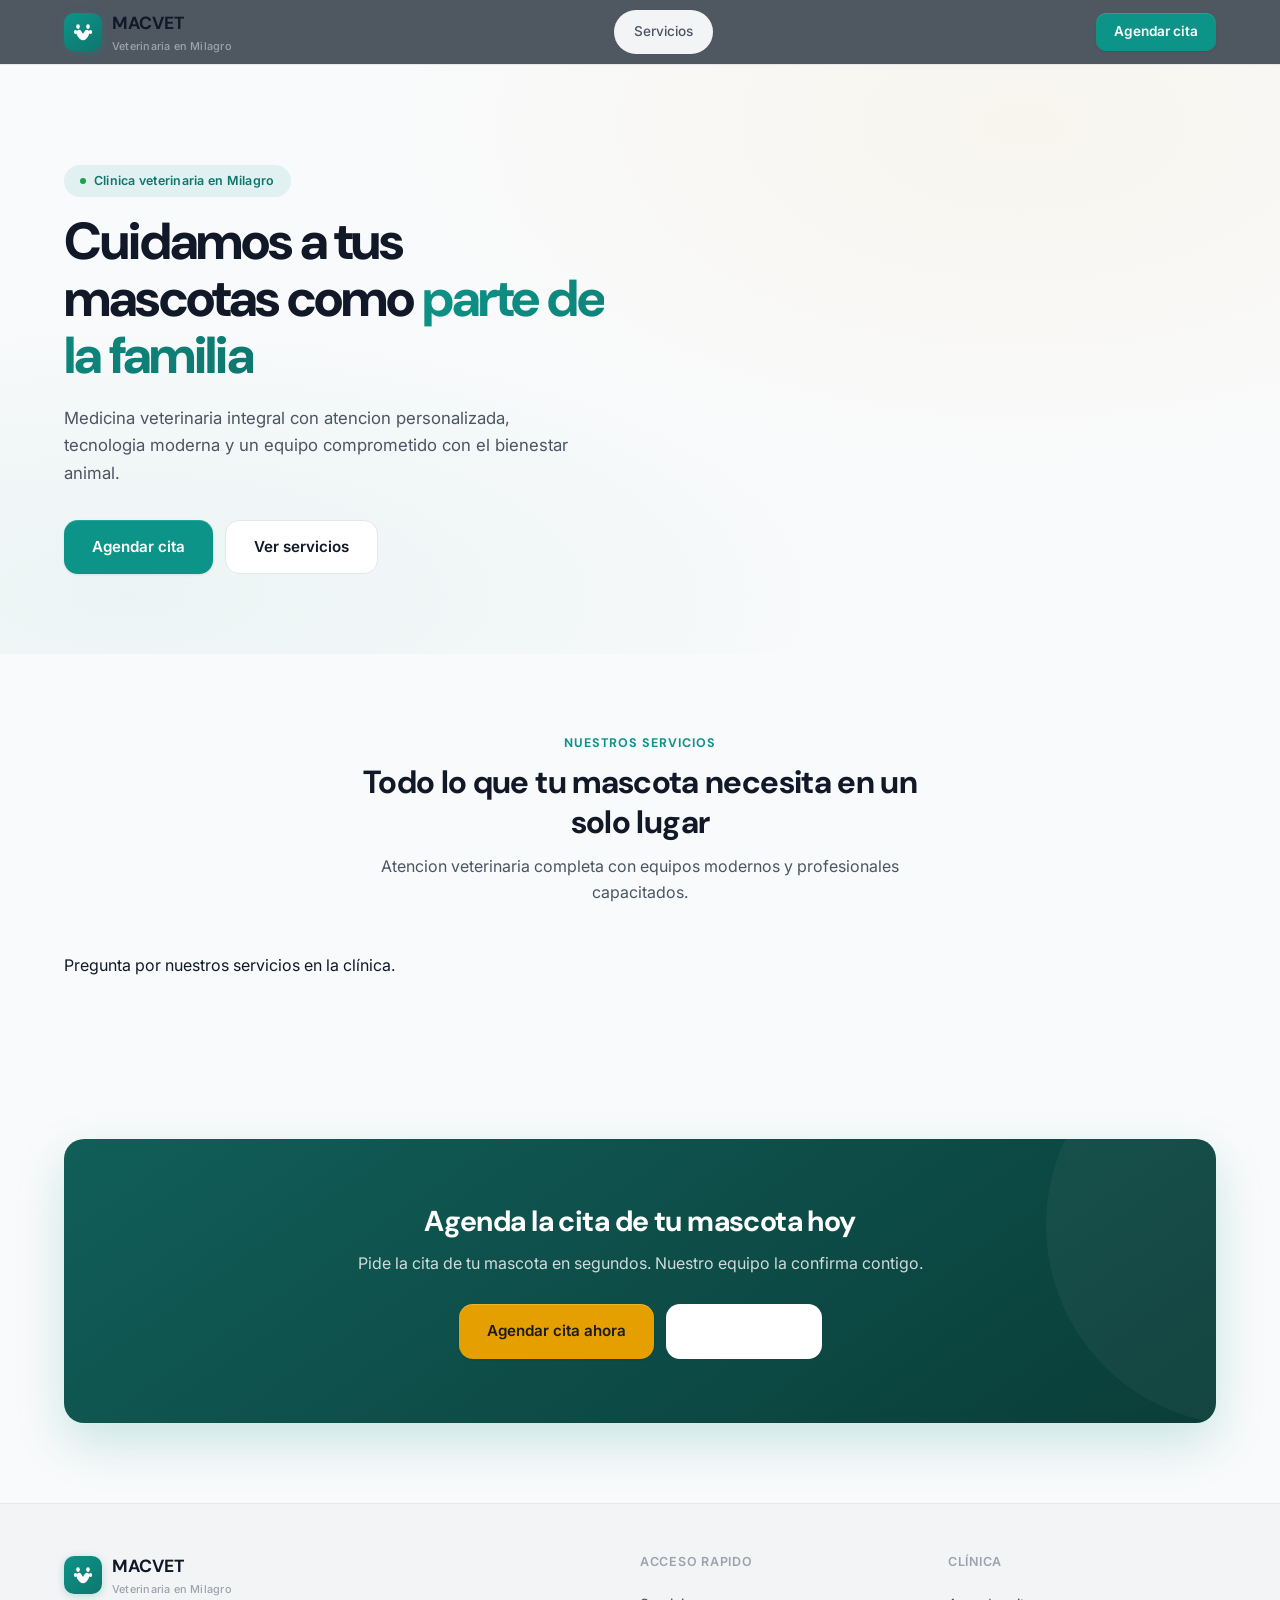
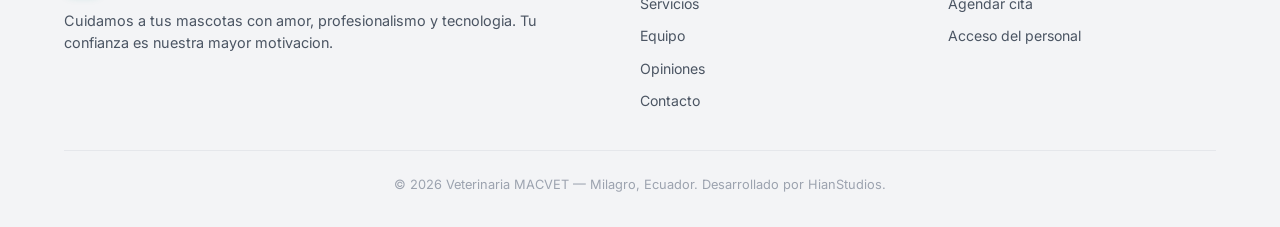
==== commit 5716b8b0: "Publicación: Rediseño visual profesional + mejoras de rendimiento (índices de búsqueda, kardex, resu" ====
--- a/index.html
+++ b/index.html
@@ -4,6 +4,9 @@
   <meta charset="UTF-8" />
   <meta name="viewport" content="width=device-width, initial-scale=1.0" />
   <title>Veterinaria MACVET — Milagro, Ecuador</title>
+  <link rel="preconnect" href="https://fonts.googleapis.com" />
+  <link rel="preconnect" href="https://fonts.gstatic.com" crossorigin />
+  <link href="https://fonts.googleapis.com/css2?family=DM+Sans:wght@500;600;700;800&family=Inter:wght@400;500;600;700&display=swap" rel="stylesheet" />
   <link rel="stylesheet" href="css/style.css" />
 </head>
 <body data-page="index">
--- a/css/style.css
+++ b/css/style.css
@@ -1,55 +1,105 @@
 /* ===========================================================
-   Veterinaria MACVET — Sistema de gestion
+   MACVET — Sistema de diseño veterinario
+   Tipografía: DM Sans (títulos) + Inter (cuerpo)
+   Paleta: teal profundo + ámbar dorado + grises neutros
    =========================================================== */
 
+/* ---------- Design Tokens ---------- */
 :root {
   --primary: #0d9488;
   --primary-dark: #0f766e;
   --primary-darker: #115e59;
-  --primary-light: #ccfbf1;
-  --primary-subtle: #f0fdfa;
-  --accent: #f59e0b;
-  --accent-dark: #d97706;
-  --accent-light: #fef3c7;
-  --success: #10b981;
-  --success-light: #d1fae5;
-  --danger: #ef4444;
-  --danger-light: #fee2e2;
-  --warning: #f59e0b;
-  --warning-light: #fef3c7;
-  --info: #3b82f6;
-  --info-light: #dbeafe;
-  --bg: #f8fafc;
-  --bg-alt: #f1f5f9;
+  --primary-light: rgba(13,148,136,.1);
+  --primary-subtle: rgba(13,148,136,.04);
+
+  --accent: #e5a000;
+  --accent-dark: #c48800;
+  --accent-light: rgba(229,160,0,.1);
+
+  --success: #16a34a;
+  --success-light: rgba(22,163,74,.1);
+  --danger: #dc2626;
+  --danger-light: rgba(220,38,38,.08);
+  --warning: #d97706;
+  --warning-light: rgba(217,119,6,.08);
+  --info: #2563eb;
+  --info-light: rgba(37,99,235,.08);
+
+  --bg: #f9fafb;
+  --bg-alt: #f3f4f6;
   --surface: #ffffff;
-  --surface-hover: #f8fafc;
-  --border: #e2e8f0;
-  --border-light: #f1f5f9;
-  --text: #0f172a;
-  --text-secondary: #475569;
-  --text-muted: #94a3b8;
-  --overlay: rgba(15,23,42,.6);
-  --radius: 12px;
-  --radius-sm: 8px;
+  --surface-hover: #f9fafb;
+  --border: #e5e7eb;
+  --border-light: #f3f4f6;
+  --text: #111827;
+  --text-secondary: #4b5563;
+  --text-muted: #9ca3af;
+  --overlay: rgba(17,24,39,.5);
+
+  --radius: 14px;
+  --radius-sm: 10px;
   --radius-xs: 6px;
   --radius-full: 9999px;
-  --shadow-xs: 0 1px 2px rgba(0,0,0,.05);
-  --shadow-sm: 0 1px 3px rgba(0,0,0,.08), 0 1px 2px rgba(0,0,0,.04);
-  --shadow: 0 4px 6px -1px rgba(0,0,0,.07), 0 2px 4px -2px rgba(0,0,0,.05);
-  --shadow-md: 0 10px 15px -3px rgba(0,0,0,.08), 0 4px 6px -4px rgba(0,0,0,.04);
-  --shadow-lg: 0 20px 25px -5px rgba(0,0,0,.08), 0 8px 10px -6px rgba(0,0,0,.04);
-  --font: 'Inter', -apple-system, 'Segoe UI', system-ui, sans-serif;
+
+  --shadow-xs: 0 1px 2px rgba(0,0,0,.04);
+  --shadow-sm: 0 1px 3px rgba(0,0,0,.06), 0 1px 2px rgba(0,0,0,.04);
+  --shadow: 0 4px 12px rgba(0,0,0,.06);
+  --shadow-md: 0 8px 24px rgba(0,0,0,.08);
+  --shadow-lg: 0 16px 40px rgba(0,0,0,.1);
+  --shadow-ring: 0 0 0 3px rgba(13,148,136,.15);
+
+  --font: 'Inter', system-ui, -apple-system, sans-serif;
+  --font-display: 'DM Sans', system-ui, -apple-system, sans-serif;
   --font-mono: 'SF Mono', 'Cascadia Code', 'Fira Code', monospace;
-  --transition: .2s cubic-bezier(.4,0,.2,1);
+
+  --transition: .18s cubic-bezier(.4,0,.2,1);
+  --transition-slow: .3s cubic-bezier(.4,0,.2,1);
   --sidebar-w: 260px;
 }
 
+/* ---------- Dark Mode ---------- */
+@media (prefers-color-scheme: dark) {
+  :root:not([data-theme="light"]) {
+    --primary: #2dd4bf;
+    --primary-dark: #14b8a6;
+    --primary-darker: #0d9488;
+    --primary-light: rgba(45,212,191,.1);
+    --primary-subtle: rgba(45,212,191,.04);
+    --accent: #fbbf24;
+    --accent-dark: #f59e0b;
+    --accent-light: rgba(251,191,36,.1);
+    --success: #34d399;
+    --success-light: rgba(52,211,153,.1);
+    --danger: #f87171;
+    --danger-light: rgba(248,113,113,.1);
+    --warning: #fbbf24;
+    --warning-light: rgba(251,191,36,.1);
+    --info: #60a5fa;
+    --info-light: rgba(96,165,250,.1);
+    --bg: #0b1120;
+    --bg-alt: #111827;
+    --surface: #1f2937;
+    --surface-hover: #263244;
+    --border: #374151;
+    --border-light: #1f2937;
+    --text: #f3f4f6;
+    --text-secondary: #9ca3af;
+    --text-muted: #6b7280;
+    --overlay: rgba(0,0,0,.65);
+    --shadow-xs: 0 1px 2px rgba(0,0,0,.2);
+    --shadow-sm: 0 1px 3px rgba(0,0,0,.25);
+    --shadow: 0 4px 12px rgba(0,0,0,.2);
+    --shadow-md: 0 8px 24px rgba(0,0,0,.3);
+    --shadow-lg: 0 16px 40px rgba(0,0,0,.35);
+    --shadow-ring: 0 0 0 3px rgba(45,212,191,.2);
+  }
+}
 body[data-theme="dark"] {
   --primary: #2dd4bf;
   --primary-dark: #14b8a6;
   --primary-darker: #0d9488;
   --primary-light: rgba(45,212,191,.1);
-  --primary-subtle: rgba(45,212,191,.05);
+  --primary-subtle: rgba(45,212,191,.04);
   --accent: #fbbf24;
   --accent-dark: #f59e0b;
   --accent-light: rgba(251,191,36,.1);
@@ -61,25 +111,27 @@
   --warning-light: rgba(251,191,36,.1);
   --info: #60a5fa;
   --info-light: rgba(96,165,250,.1);
-  --bg: #0c1222;
-  --bg-alt: #131c31;
-  --surface: #1a2332;
-  --surface-hover: #1f2b3d;
-  --border: #2a3a50;
-  --border-light: #1f2d42;
-  --text: #e2e8f0;
-  --text-secondary: #94a3b8;
-  --text-muted: #64748b;
-  --overlay: rgba(0,0,0,.7);
+  --bg: #0b1120;
+  --bg-alt: #111827;
+  --surface: #1f2937;
+  --surface-hover: #263244;
+  --border: #374151;
+  --border-light: #1f2937;
+  --text: #f3f4f6;
+  --text-secondary: #9ca3af;
+  --text-muted: #6b7280;
+  --overlay: rgba(0,0,0,.65);
   --shadow-xs: 0 1px 2px rgba(0,0,0,.2);
-  --shadow-sm: 0 1px 3px rgba(0,0,0,.3);
-  --shadow: 0 4px 6px rgba(0,0,0,.25);
-  --shadow-md: 0 10px 15px rgba(0,0,0,.3);
-  --shadow-lg: 0 20px 25px rgba(0,0,0,.35);
-}
-
+  --shadow-sm: 0 1px 3px rgba(0,0,0,.25);
+  --shadow: 0 4px 12px rgba(0,0,0,.2);
+  --shadow-md: 0 8px 24px rgba(0,0,0,.3);
+  --shadow-lg: 0 16px 40px rgba(0,0,0,.35);
+  --shadow-ring: 0 0 0 3px rgba(45,212,191,.2);
+}
+
+/* ---------- Reset ---------- */
 *, *::before, *::after { box-sizing: border-box; margin: 0; padding: 0; }
-html { scroll-behavior: smooth; }
+html { scroll-behavior: smooth; -webkit-text-size-adjust: 100%; }
 body {
   font-family: var(--font);
   background: var(--bg);
@@ -90,7 +142,7 @@
 }
 a { color: inherit; text-decoration: none; }
 img { max-width: 100%; display: block; }
-button { font-family: inherit; }
+button { font-family: inherit; cursor: pointer; }
 ul, ol { list-style: none; }
 
 /* ---------- SVG Icon System ---------- */
@@ -104,59 +156,71 @@
 .container { max-width: 1200px; margin: 0 auto; padding: 0 24px; }
 
 /* ---------- Typography ---------- */
-h1 { font-size: 1.75rem; font-weight: 700; letter-spacing: -.025em; line-height: 1.2; }
-h2 { font-size: 1.25rem; font-weight: 700; letter-spacing: -.02em; line-height: 1.3; }
-h3 { font-size: 1.05rem; font-weight: 600; line-height: 1.4; }
-h4 { font-size: .875rem; font-weight: 600; text-transform: uppercase; letter-spacing: .05em; color: var(--text-muted); }
+h1 { font-family: var(--font-display); font-size: 1.875rem; font-weight: 700; letter-spacing: -.03em; line-height: 1.2; }
+h2 { font-family: var(--font-display); font-size: 1.375rem; font-weight: 700; letter-spacing: -.02em; line-height: 1.25; }
+h3 { font-family: var(--font-display); font-size: 1.1rem; font-weight: 600; line-height: 1.35; }
+h4 { font-size: .8rem; font-weight: 600; text-transform: uppercase; letter-spacing: .06em; color: var(--text-muted); }
 
 /* ---------- Buttons ---------- */
 .btn {
   display: inline-flex; align-items: center; justify-content: center; gap: 8px;
   padding: 10px 20px; border-radius: var(--radius-sm); font-weight: 600; font-size: .875rem;
   border: none; cursor: pointer; transition: all var(--transition); white-space: nowrap;
+  position: relative;
 }
 .btn:hover { transform: translateY(-1px); }
 .btn:active { transform: translateY(0); }
-.btn-primary { background: var(--primary); color: #fff; box-shadow: var(--shadow-sm); }
+.btn:focus-visible { outline: 2px solid var(--primary); outline-offset: 2px; }
+.btn-primary { background: var(--primary); color: #fff; box-shadow: var(--shadow-sm), inset 0 1px 0 rgba(255,255,255,.12); }
 .btn-primary:hover { background: var(--primary-dark); box-shadow: var(--shadow); }
-.btn-accent { background: var(--accent); color: #1a1a1a; box-shadow: var(--shadow-sm); }
-.btn-accent:hover { background: var(--accent-dark); }
+.btn-accent { background: var(--accent); color: #1a1a1a; box-shadow: var(--shadow-sm), inset 0 1px 0 rgba(255,255,255,.2); }
+.btn-accent:hover { background: var(--accent-dark); box-shadow: var(--shadow); }
 .btn-ghost { background: var(--surface); color: var(--text); border: 1px solid var(--border); }
 .btn-ghost:hover { background: var(--surface-hover); border-color: var(--primary); color: var(--primary); }
 .btn-danger { background: var(--danger); color: #fff; }
+.btn-danger:hover { opacity: .9; }
 .btn-sm { padding: 6px 14px; font-size: .8rem; border-radius: var(--radius-xs); }
 .btn-lg { padding: 14px 28px; font-size: .95rem; border-radius: var(--radius); }
 
 /* ---------- Badges ---------- */
 .badge {
   display: inline-flex; align-items: center; gap: 4px;
-  font-size: .75rem; font-weight: 600; padding: 4px 10px; border-radius: var(--radius-full);
+  font-size: .72rem; font-weight: 600; padding: 3px 10px; border-radius: var(--radius-full);
+  letter-spacing: .02em;
 }
 .badge-ok { background: var(--success-light); color: var(--success); }
-.badge-pending { background: var(--warning-light); color: var(--accent-dark); }
+.badge-pending { background: var(--warning-light); color: var(--warning); }
 .badge-danger { background: var(--danger-light); color: var(--danger); }
 .badge-info { background: var(--info-light); color: var(--info); }
 .badge-neutral { background: var(--bg-alt); color: var(--text-secondary); }
 
-/* ---------- Top bar ---------- */
+/* ---------- Top Bar ---------- */
 .topbar {
   position: sticky; top: 0; z-index: 50;
-  background: var(--surface); border-bottom: 1px solid var(--border);
-  backdrop-filter: blur(12px); background: rgba(255,255,255,.85);
-}
-body[data-theme="dark"] .topbar { background: rgba(26,35,50,.85); }
+  background: rgba(255,255,255,.82);
+  border-bottom: 1px solid var(--border);
+  backdrop-filter: blur(16px) saturate(1.4);
+  -webkit-backdrop-filter: blur(16px) saturate(1.4);
+}
+body[data-theme="dark"] .topbar,
+:root:not([data-theme="light"]) .topbar { background: rgba(31,41,55,.78); }
+@media (prefers-color-scheme: dark) {
+  :root:not([data-theme="light"]) .topbar { background: rgba(31,41,55,.78); }
+}
+
 .topbar-inner {
   max-width: 1200px; margin: 0 auto; padding: 0 24px; height: 64px;
   display: flex; align-items: center; justify-content: space-between;
 }
-.brand { display: flex; align-items: center; gap: 10px; font-weight: 700; font-size: 1.05rem; }
+.brand { display: flex; align-items: center; gap: 10px; font-family: var(--font-display); font-weight: 700; font-size: 1.1rem; }
 .brand-mark {
-  width: 36px; height: 36px; border-radius: 10px;
-  background: linear-gradient(135deg, var(--primary), var(--primary-dark));
+  width: 38px; height: 38px; border-radius: 10px;
+  background: linear-gradient(145deg, var(--primary), var(--primary-dark));
   display: flex; align-items: center; justify-content: center;
-  color: #fff; font-size: 1rem;
-}
-.brand small { display: block; font-weight: 500; font-size: .7rem; color: var(--text-muted); letter-spacing: .03em; }
+  color: #fff; box-shadow: 0 2px 8px rgba(13,148,136,.25);
+}
+.brand small { display: block; font-family: var(--font); font-weight: 500; font-size: .68rem; color: var(--text-muted); letter-spacing: .02em; margin-top: 1px; }
+
 .nav { display: flex; gap: 2px; background: var(--bg-alt); padding: 4px; border-radius: var(--radius-full); }
 .nav a {
   padding: 7px 16px; border-radius: var(--radius-full); font-weight: 500; font-size: .85rem;
@@ -182,61 +246,61 @@
 /* ---------- Landing Hero ---------- */
 .hero-landing {
   position: relative; padding: 100px 0 80px; overflow: hidden;
-  background: linear-gradient(135deg, var(--primary-subtle) 0%, var(--bg) 50%, var(--accent-light) 100%);
+  background: var(--bg);
 }
 .hero-landing::before {
-  content: ""; position: absolute; top: -200px; right: -100px;
-  width: 500px; height: 500px; border-radius: 50%;
-  background: radial-gradient(circle, var(--primary-light), transparent 70%);
-  opacity: .5;
-}
-.hero-landing::after {
-  content: ""; position: absolute; bottom: -150px; left: -100px;
-  width: 400px; height: 400px; border-radius: 50%;
-  background: radial-gradient(circle, var(--accent-light), transparent 70%);
-  opacity: .3;
+  content: ""; position: absolute; inset: 0;
+  background:
+    radial-gradient(ellipse 60% 50% at 10% 90%, rgba(13,148,136,.06), transparent),
+    radial-gradient(ellipse 50% 60% at 80% 10%, rgba(229,160,0,.05), transparent);
 }
 .hero-landing-inner {
   position: relative; z-index: 1;
   display: grid; grid-template-columns: 1fr 1fr; gap: 60px; align-items: center;
 }
 .hero-landing-content h1 {
-  font-size: clamp(2rem, 4vw, 3rem); letter-spacing: -.03em; margin-bottom: 20px;
-}
-.hero-landing-content h1 span { color: var(--primary); }
-.lead { font-size: 1.05rem; color: var(--text-secondary); max-width: 520px; margin-bottom: 32px; }
+  font-family: var(--font-display);
+  font-size: clamp(2.25rem, 4.5vw, 3.25rem); font-weight: 800;
+  letter-spacing: -.035em; margin-bottom: 20px; line-height: 1.1;
+}
+.hero-landing-content h1 span {
+  background: linear-gradient(135deg, var(--primary) 0%, var(--primary-dark) 100%);
+  -webkit-background-clip: text; -webkit-text-fill-color: transparent;
+  background-clip: text;
+}
+.lead { font-size: 1.05rem; color: var(--text-secondary); max-width: 520px; margin-bottom: 32px; line-height: 1.65; }
 .btn-row { display: flex; gap: 12px; flex-wrap: wrap; }
 .eyebrow {
   display: inline-flex; align-items: center; gap: 8px;
-  background: var(--primary-light); color: var(--primary-dark); font-weight: 600; font-size: .8rem;
-  padding: 6px 14px; border-radius: var(--radius-full); margin-bottom: 16px;
-}
-.dot { width: 6px; height: 6px; border-radius: 50%; background: var(--success); }
-
-.hero-landing-stats {
-  display: grid; grid-template-columns: 1fr 1fr; gap: 16px;
-}
+  background: var(--primary-light); color: var(--primary-dark); font-weight: 600; font-size: .78rem;
+  padding: 6px 16px; border-radius: var(--radius-full); margin-bottom: 16px;
+  letter-spacing: .02em;
+}
+.dot { width: 6px; height: 6px; border-radius: 50%; background: var(--success); animation: pulse-dot 2s infinite; }
+@keyframes pulse-dot { 0%, 100% { opacity: 1; } 50% { opacity: .5; } }
+
+.hero-landing-stats { display: grid; grid-template-columns: 1fr 1fr; gap: 16px; }
 .hero-stat-card {
   background: var(--surface); border: 1px solid var(--border); border-radius: var(--radius);
-  padding: 24px; text-align: center; box-shadow: var(--shadow-sm);
-  transition: all var(--transition);
-}
-.hero-stat-card:hover { box-shadow: var(--shadow-md); transform: translateY(-2px); }
+  padding: 24px; text-align: center; box-shadow: var(--shadow-xs);
+  transition: all var(--transition-slow);
+}
+.hero-stat-card:hover { box-shadow: var(--shadow-md); transform: translateY(-3px); }
 .hero-stat-icon { margin-bottom: 8px; color: var(--primary); display: flex; justify-content: center; }
-.hero-stat-num { font-size: 1.5rem; font-weight: 800; color: var(--primary); }
-.hero-stat-label { font-size: .8rem; color: var(--text-muted); margin-top: 2px; }
+.hero-stat-num { font-family: var(--font-display); font-size: 1.5rem; font-weight: 800; color: var(--primary); }
+.hero-stat-label { font-size: .78rem; color: var(--text-muted); margin-top: 2px; }
 
 /* ---------- Sections ---------- */
 section { padding: 80px 0; }
 .section-light { background: var(--bg); }
 .section-alt { background: var(--bg-alt); }
-.section-accent { background: linear-gradient(135deg, var(--primary-subtle), var(--bg)); }
-.section-head { text-align: center; max-width: 600px; margin: 0 auto 48px; }
+.section-accent { background: linear-gradient(160deg, var(--primary-subtle), var(--bg)); }
+.section-head { text-align: center; max-width: 560px; margin: 0 auto 48px; }
 .section-head h2 { font-size: clamp(1.5rem, 3vw, 2rem); margin-bottom: 12px; }
-.section-head p { color: var(--text-secondary); }
+.section-head p { color: var(--text-secondary); line-height: 1.6; }
 .section-eyebrow {
-  font-size: .8rem; font-weight: 600; color: var(--primary); text-transform: uppercase;
-  letter-spacing: .06em; margin-bottom: 8px;
+  font-family: var(--font-display); font-size: .78rem; font-weight: 700; color: var(--primary);
+  text-transform: uppercase; letter-spacing: .08em; margin-bottom: 8px;
 }
 
 /* ---------- Grids ---------- */
@@ -246,9 +310,16 @@
 /* ---------- Cards ---------- */
 .card {
   background: var(--surface); border: 1px solid var(--border); border-radius: var(--radius);
-  padding: 28px; box-shadow: var(--shadow-xs); transition: all var(--transition);
-}
-.card:hover { box-shadow: var(--shadow); border-color: var(--primary); }
+  padding: 28px; box-shadow: var(--shadow-xs); transition: all var(--transition-slow);
+  position: relative;
+}
+.card::before {
+  content: ""; position: absolute; top: 0; left: 0; right: 0; height: 3px;
+  background: var(--primary); border-radius: var(--radius) var(--radius) 0 0;
+  opacity: 0; transition: opacity var(--transition);
+}
+.card:hover { box-shadow: var(--shadow); transform: translateY(-2px); }
+.card:hover::before { opacity: 1; }
 .card .icon {
   width: 44px; height: 44px; border-radius: var(--radius-sm);
   background: var(--primary-light); color: var(--primary-dark);
@@ -256,81 +327,89 @@
   font-size: 1.2rem; margin-bottom: 16px;
 }
 .card h3 { margin-bottom: 8px; }
-.card p { color: var(--text-secondary); font-size: .9rem; }
+.card p { color: var(--text-secondary); font-size: .9rem; line-height: 1.55; }
 
 /* ---------- Team ---------- */
 .team-card {
   background: var(--surface); border: 1px solid var(--border); border-radius: var(--radius);
   padding: 32px; display: flex; gap: 24px; box-shadow: var(--shadow-xs);
-  transition: all var(--transition);
-}
-.team-card:hover { box-shadow: var(--shadow-md); }
+  transition: all var(--transition-slow);
+}
+.team-card:hover { box-shadow: var(--shadow-md); transform: translateY(-2px); }
 .team-avatar-placeholder {
   width: 72px; height: 72px; border-radius: 50%;
-  background: linear-gradient(135deg, var(--primary), var(--primary-dark));
+  background: linear-gradient(145deg, var(--primary), var(--primary-dark));
   color: #fff; display: flex; align-items: center; justify-content: center;
-  font-weight: 700; font-size: 1.2rem; flex-shrink: 0;
+  font-family: var(--font-display); font-weight: 700; font-size: 1.2rem; flex-shrink: 0;
+  box-shadow: 0 4px 12px rgba(13,148,136,.2);
 }
 .team-role { font-size: .85rem; color: var(--primary); font-weight: 500; margin: 4px 0 12px; }
 .team-info p { font-size: .9rem; color: var(--text-secondary); margin-bottom: 12px; }
 .team-tags { display: flex; flex-wrap: wrap; gap: 6px; }
 .tag {
-  font-size: .75rem; font-weight: 500; padding: 3px 10px; border-radius: var(--radius-full);
-  background: var(--primary-light); color: var(--primary-dark);
+  font-size: .72rem; font-weight: 600; padding: 3px 10px; border-radius: var(--radius-full);
+  background: var(--primary-light); color: var(--primary-dark); letter-spacing: .02em;
 }
 
 /* ---------- Testimonials ---------- */
 .testimonials-slider { position: relative; }
-.testimonial-track {
-  display: grid; grid-template-columns: repeat(2, 1fr); gap: 20px;
-}
+.testimonial-track { display: grid; grid-template-columns: repeat(2, 1fr); gap: 20px; }
 .testimonial-card {
   background: var(--surface); border: 1px solid var(--border); border-radius: var(--radius);
-  padding: 28px; box-shadow: var(--shadow-xs);
-}
+  padding: 28px; box-shadow: var(--shadow-xs); transition: all var(--transition);
+}
+.testimonial-card:hover { box-shadow: var(--shadow); }
 .testimonial-stars { color: var(--accent); font-size: 1rem; margin-bottom: 12px; letter-spacing: 2px; }
-.testimonial-card p { font-size: .92rem; color: var(--text-secondary); margin-bottom: 16px; font-style: italic; }
+.testimonial-card p { font-size: .92rem; color: var(--text-secondary); margin-bottom: 16px; font-style: italic; line-height: 1.6; }
 .testimonial-author { display: flex; align-items: center; gap: 12px; }
 .testimonial-avatar {
   width: 40px; height: 40px; border-radius: 50%;
   background: var(--primary-light); color: var(--primary-dark);
   display: flex; align-items: center; justify-content: center;
-  font-weight: 700; font-size: .8rem; flex-shrink: 0;
+  font-family: var(--font-display); font-weight: 700; font-size: .78rem; flex-shrink: 0;
 }
 .testimonial-author strong { display: block; font-size: .9rem; }
-.testimonial-author span { font-size: .8rem; color: var(--text-muted); }
+.testimonial-author span { font-size: .78rem; color: var(--text-muted); }
 
 /* ---------- CTA Section ---------- */
 .cta-section { padding: 80px 0; }
 .cta-card {
-  background: linear-gradient(135deg, var(--primary-darker), var(--primary-dark));
-  color: #fff; border-radius: 20px; padding: 60px; text-align: center;
-  box-shadow: var(--shadow-lg);
-}
-.cta-card h2 { font-size: clamp(1.4rem, 2.5vw, 1.8rem); margin-bottom: 12px; }
-.cta-card p { opacity: .85; margin-bottom: 28px; font-size: 1rem; }
-.cta-card .btn-accent { color: #1a1a1a; }
-.cta-card .btn-ghost { border-color: rgba(255,255,255,.3); color: #fff; }
+  background: linear-gradient(145deg, var(--primary-darker), #0a3d38);
+  color: #fff; border-radius: 20px; padding: 64px; text-align: center;
+  box-shadow: 0 20px 50px rgba(13,148,136,.2);
+  position: relative; overflow: hidden;
+}
+.cta-card::before {
+  content: ""; position: absolute; top: -40%; right: -20%;
+  width: 400px; height: 400px; border-radius: 50%;
+  background: rgba(255,255,255,.04);
+}
+.cta-card h2 { font-family: var(--font-display); font-size: clamp(1.4rem, 2.5vw, 1.8rem); margin-bottom: 12px; position: relative; }
+.cta-card p { opacity: .8; margin-bottom: 28px; font-size: 1rem; position: relative; }
+.cta-card .btn-accent { color: #1a1a1a; position: relative; }
+.cta-card .btn-ghost { border-color: rgba(255,255,255,.25); color: #fff; position: relative; }
 .cta-card .btn-ghost:hover { background: rgba(255,255,255,.1); border-color: #fff; }
 
 /* ---------- Contact ---------- */
 .contact-card {
   background: var(--surface); border: 1px solid var(--border); border-radius: var(--radius);
   padding: 32px; text-align: center; box-shadow: var(--shadow-xs);
-}
+  transition: all var(--transition);
+}
+.contact-card:hover { box-shadow: var(--shadow); }
 .contact-icon { margin-bottom: 12px; color: var(--primary); display: flex; justify-content: center; }
 .contact-card h3 { margin-bottom: 8px; }
-.contact-card p { font-size: .9rem; color: var(--text-secondary); }
+.contact-card p { font-size: .9rem; color: var(--text-secondary); line-height: 1.6; }
 
 /* ---------- Footer ---------- */
 .landing-footer { background: var(--bg-alt); border-top: 1px solid var(--border); padding: 48px 0 32px; }
 .footer-inner { display: grid; grid-template-columns: 2fr 1fr 1fr; gap: 40px; margin-bottom: 32px; }
-.footer-brand p { color: var(--text-secondary); font-size: .9rem; margin-top: 12px; }
-.footer-links h4 { margin-bottom: 16px; font-size: .8rem; }
-.footer-links a { display: block; color: var(--text-secondary); font-size: .88rem; padding: 4px 0; transition: color var(--transition); }
+.footer-brand p { color: var(--text-secondary); font-size: .9rem; margin-top: 12px; line-height: 1.55; }
+.footer-links h4 { margin-bottom: 16px; font-size: .78rem; }
+.footer-links a { display: block; color: var(--text-secondary); font-size: .88rem; padding: 5px 0; transition: color var(--transition); }
 .footer-links a:hover { color: var(--primary); }
 .footer-bottom { border-top: 1px solid var(--border); padding-top: 24px; }
-.footer-bottom p { font-size: .82rem; color: var(--text-muted); text-align: center; }
+.footer-bottom p { font-size: .8rem; color: var(--text-muted); text-align: center; }
 
 /* ---------- App Shell ---------- */
 .app-shell { display: flex; min-height: calc(100vh - 65px); }
@@ -339,21 +418,25 @@
   padding: 20px 12px; flex-shrink: 0; display: flex; flex-direction: column;
   position: sticky; top: 65px; height: calc(100vh - 65px); overflow-y: auto;
 }
-.brand-mini { display: flex; align-items: center; gap: 8px; font-weight: 700; font-size: .95rem; padding: 0 12px; margin-bottom: 24px; }
+.brand-mini { display: flex; align-items: center; gap: 8px; font-family: var(--font-display); font-weight: 700; font-size: .95rem; padding: 0 12px; margin-bottom: 24px; }
 .brand-mini span {
   width: 30px; height: 30px; border-radius: 8px;
-  background: linear-gradient(135deg, var(--primary), var(--primary-dark));
+  background: linear-gradient(145deg, var(--primary), var(--primary-dark));
   display: flex; align-items: center; justify-content: center; font-size: .85rem;
+  color: #fff;
 }
 .sidebar nav { flex: 1; }
 .sidebar nav a, .sidebar .sidebar-footer a {
   display: flex; align-items: center; gap: 10px;
   padding: 10px 12px; border-radius: var(--radius-sm);
   color: var(--text-secondary); font-weight: 500; font-size: .88rem; margin-bottom: 2px;
-  transition: all var(--transition);
+  transition: all var(--transition); border-left: 3px solid transparent;
 }
 .sidebar nav a:hover { background: var(--bg-alt); color: var(--text); }
-.sidebar nav a.active { background: var(--primary-light); color: var(--primary-dark); font-weight: 600; }
+.sidebar nav a.active {
+  background: var(--primary-light); color: var(--primary-dark); font-weight: 600;
+  border-left-color: var(--primary);
+}
 .sidebar-footer { margin-top: auto; padding-top: 16px; border-top: 1px solid var(--border); }
 .sidebar-footer a { font-size: .82rem !important; color: var(--text-muted) !important; }
 
@@ -367,7 +450,7 @@
   display: flex; justify-content: space-between; align-items: flex-start;
   margin-bottom: 24px; flex-wrap: wrap; gap: 12px;
 }
-.page-head h1 { margin-bottom: 4px; }
+.page-head h1 { font-family: var(--font-display); margin-bottom: 4px; }
 .page-head p { color: var(--text-secondary); font-size: .9rem; }
 
 /* ---------- Tabs ---------- */
@@ -375,40 +458,48 @@
 .admin-tab-panel.active, .client-tab-panel.active {
   display: block; animation: fadeIn .2s ease;
 }
-@keyframes fadeIn { from { opacity: 0; transform: translateY(6px); } to { opacity: 1; transform: translateY(0); } }
+@keyframes fadeIn { from { opacity: 0; transform: translateY(4px); } to { opacity: 1; transform: translateY(0); } }
 
 /* ---------- Stats ---------- */
-.stat-row { display: grid; grid-template-columns: repeat(4, 1fr); gap: 16px; margin-bottom: 24px; }
+.stat-row { display: grid; grid-template-columns: repeat(auto-fit, minmax(180px, 1fr)); gap: 16px; margin-bottom: 24px; }
 .stat {
   background: var(--surface); border: 1px solid var(--border); border-radius: var(--radius);
   padding: 20px; transition: all var(--transition);
+  position: relative; overflow: hidden;
+}
+.stat::before {
+  content: ""; position: absolute; top: 0; left: 0; right: 0; height: 3px;
+  background: var(--border); border-radius: var(--radius) var(--radius) 0 0;
 }
 .stat:hover { box-shadow: var(--shadow-sm); }
-.stat .label { font-size: .78rem; color: var(--text-muted); font-weight: 500; margin-bottom: 6px; }
-.stat .num { font-size: 1.75rem; font-weight: 800; letter-spacing: -.02em; color: var(--text); }
-.stat .delta { font-size: .75rem; color: var(--text-muted); margin-top: 4px; }
+.stat .label { font-size: .75rem; color: var(--text-muted); font-weight: 600; margin-bottom: 8px; text-transform: uppercase; letter-spacing: .04em; }
+.stat .num { font-family: var(--font-display); font-size: 1.75rem; font-weight: 800; letter-spacing: -.02em; color: var(--text); }
+.stat .delta { font-size: .72rem; color: var(--text-muted); margin-top: 4px; }
+.stat-ok::before { background: var(--success); }
 .stat-ok .num { color: var(--success); }
-.stat-warning .num { color: var(--accent-dark); }
+.stat-warning::before { background: var(--warning); }
+.stat-warning .num { color: var(--warning); }
+.stat-danger::before { background: var(--danger); }
 .stat-danger .num { color: var(--danger); }
 
 /* ---------- Panel ---------- */
 .panel {
   background: var(--surface); border: 1px solid var(--border); border-radius: var(--radius);
-  padding: 20px; margin-bottom: 20px;
+  padding: 24px; margin-bottom: 20px;
 }
 .panel-head {
   display: flex; justify-content: space-between; align-items: center; margin-bottom: 16px;
 }
-.panel-head h2 { font-size: 1rem; }
+.panel-head h2 { font-size: 1rem; font-family: var(--font-display); }
 
 .dashboard-grid { display: grid; grid-template-columns: 1fr 340px; gap: 20px; }
 
 /* ---------- Tables ---------- */
 table { width: 100%; border-collapse: collapse; }
 th {
-  text-align: left; font-size: .75rem; font-weight: 600; text-transform: uppercase;
-  letter-spacing: .04em; color: var(--text-muted); padding: 10px 12px;
-  border-bottom: 1px solid var(--border); background: var(--bg-alt);
+  text-align: left; font-size: .72rem; font-weight: 600; text-transform: uppercase;
+  letter-spacing: .05em; color: var(--text-muted); padding: 10px 12px;
+  border-bottom: 2px solid var(--border); background: var(--bg-alt);
 }
 th:first-child { border-radius: var(--radius-sm) 0 0 0; }
 th:last-child { border-radius: 0 var(--radius-sm) 0 0; }
@@ -419,17 +510,17 @@
   width: 32px; height: 32px; border-radius: 50%;
   background: var(--primary-light); color: var(--primary-dark);
   display: inline-flex; align-items: center; justify-content: center;
-  font-weight: 600; font-size: .78rem; margin-right: 8px; vertical-align: middle;
+  font-family: var(--font-display); font-weight: 600; font-size: .78rem; margin-right: 8px; vertical-align: middle;
 }
 
 /* ---------- Mini Calendar ---------- */
 .mini-calendar { user-select: none; }
 .cal-header {
-  text-align: center; font-weight: 700; font-size: .9rem; padding: 8px 0 12px;
-  color: var(--text);
+  text-align: center; font-family: var(--font-display); font-weight: 700; font-size: .9rem;
+  padding: 8px 0 12px; color: var(--text);
 }
 .cal-grid { display: grid; grid-template-columns: repeat(7, 1fr); gap: 2px; text-align: center; }
-.cal-day-name { font-size: .7rem; font-weight: 600; color: var(--text-muted); padding: 4px; }
+.cal-day-name { font-size: .68rem; font-weight: 600; color: var(--text-muted); padding: 4px; text-transform: uppercase; letter-spacing: .04em; }
 .cal-day {
   font-size: .82rem; padding: 6px 2px; border-radius: var(--radius-xs);
   position: relative; cursor: default; color: var(--text-secondary);
@@ -450,8 +541,8 @@
 .citas-layout { display: grid; gap: 20px; }
 .day-list { display: flex; flex-direction: column; gap: 8px; }
 .date-header {
-  font-size: .78rem; font-weight: 700; color: var(--text-muted);
-  text-transform: uppercase; letter-spacing: .04em; padding: 16px 0 6px;
+  font-family: var(--font-display); font-size: .78rem; font-weight: 700; color: var(--text-muted);
+  text-transform: uppercase; letter-spacing: .05em; padding: 16px 0 6px;
 }
 .cita-row {
   display: grid; grid-template-columns: 70px 1fr auto;
@@ -463,23 +554,21 @@
 .cita-row.cita-cancelled { opacity: .5; }
 .cita-row .time { font-weight: 700; color: var(--primary); font-size: .95rem; font-family: var(--font-mono); }
 .cita-row .meta strong { display: block; font-size: .9rem; }
-.cita-row .meta span { display: block; font-size: .8rem; color: var(--text-muted); }
-.cita-row .meta .cita-owner { font-size: .78rem; margin-top: 2px; }
+.cita-row .meta span { display: block; font-size: .78rem; color: var(--text-muted); }
+.cita-row .meta .cita-owner { font-size: .75rem; margin-top: 2px; }
 .cita-status-btn { cursor: pointer; transition: all var(--transition); }
 .cita-status-btn:hover { transform: scale(1.05); }
-.empty-state {
-  text-align: center; padding: 40px; color: var(--text-muted); font-size: .9rem;
-}
+.empty-state { text-align: center; padding: 40px; color: var(--text-muted); font-size: .9rem; }
 
 .wa-note {
   display: flex; gap: 10px; align-items: flex-start;
   background: var(--primary-subtle); border: 1px solid var(--primary-light);
   border-radius: var(--radius-sm); padding: 14px 16px; font-size: .85rem;
-  color: var(--text-secondary); line-height: 1.5;
+  color: var(--text-secondary); line-height: 1.55;
 }
 
 /* ---------- Bar Charts ---------- */
-.chart-title { font-size: .85rem; font-weight: 700; margin-bottom: 16px; }
+.chart-title { font-family: var(--font-display); font-size: .85rem; font-weight: 700; margin-bottom: 16px; }
 .bar-chart { display: flex; flex-direction: column; gap: 10px; }
 .bar-row { display: grid; grid-template-columns: 120px 1fr 40px; align-items: center; gap: 12px; }
 .bar-label { font-size: .82rem; color: var(--text-secondary); text-align: right; overflow: hidden; text-overflow: ellipsis; white-space: nowrap; }
@@ -489,7 +578,7 @@
   background: linear-gradient(90deg, var(--primary), var(--primary-dark));
   transition: width .6s cubic-bezier(.4,0,.2,1); min-width: 4px;
 }
-.bar-value { font-size: .82rem; font-weight: 700; color: var(--text); }
+.bar-value { font-family: var(--font-display); font-size: .82rem; font-weight: 700; color: var(--text); }
 
 /* ---------- Reviews ---------- */
 .review-card {
@@ -498,11 +587,11 @@
 }
 .review-header { display: flex; justify-content: space-between; align-items: center; margin-bottom: 10px; flex-wrap: wrap; gap: 8px; }
 .review-author { font-weight: 600; margin-right: 8px; }
-.review-date { font-size: .8rem; color: var(--text-muted); }
+.review-date { font-size: .78rem; color: var(--text-muted); }
 .review-stars .star svg { fill: var(--border); stroke: none; }
 .review-stars .star.filled svg { fill: var(--accent); }
 .review-stars .star { display: inline-flex; }
-.review-text { color: var(--text-secondary); font-size: .9rem; margin-bottom: 12px; }
+.review-text { color: var(--text-secondary); font-size: .9rem; margin-bottom: 12px; line-height: 1.55; }
 .review-reply {
   background: var(--bg-alt); border-radius: var(--radius-sm); padding: 12px;
   font-size: .85rem; margin-bottom: 12px; border-left: 3px solid var(--primary);
@@ -512,11 +601,11 @@
 .btn-reject { background: var(--danger-light); color: var(--danger); border: none; cursor: pointer; padding: 6px 14px; border-radius: var(--radius-xs); font-weight: 600; font-size: .8rem; }
 .reply-form { margin-top: 12px; display: flex; gap: 8px; align-items: flex-start; }
 .reply-form textarea {
-  flex: 1; padding: 8px 12px; border: 1px solid var(--border); border-radius: var(--radius-sm);
+  flex: 1; padding: 10px 14px; border: 1px solid var(--border); border-radius: var(--radius-sm);
   font-family: var(--font); font-size: .85rem; resize: vertical; background: var(--bg);
-  color: var(--text);
-}
-.reply-form textarea:focus { outline: 2px solid var(--primary); outline-offset: 1px; }
+  color: var(--text); transition: all var(--transition);
+}
+.reply-form textarea:focus { outline: none; border-color: var(--primary); box-shadow: var(--shadow-ring); }
 .reply-submit { padding: 8px 16px !important; align-self: flex-end; }
 
 /* ---------- Client Cards ---------- */
@@ -556,7 +645,7 @@
 .chat-msg.chat-user { flex-direction: row-reverse; }
 .chat-bubble {
   max-width: 75%; padding: 12px 16px; border-radius: var(--radius);
-  font-size: .9rem; line-height: 1.5;
+  font-size: .9rem; line-height: 1.55;
 }
 .chat-bot .chat-bubble {
   background: var(--bg-alt); color: var(--text); border-bottom-left-radius: 4px;
@@ -570,8 +659,9 @@
 .chat-input-form input {
   flex: 1; padding: 10px 14px; border: 1px solid var(--border); border-radius: var(--radius-sm);
   font-family: var(--font); font-size: .9rem; background: var(--bg); color: var(--text);
-}
-.chat-input-form input:focus { outline: 2px solid var(--primary); outline-offset: 1px; }
+  transition: all var(--transition);
+}
+.chat-input-form input:focus { outline: none; border-color: var(--primary); box-shadow: var(--shadow-ring); }
 
 .typing-indicator .chat-bubble { display: flex; gap: 4px; align-items: center; padding: 14px 20px; }
 .typing-indicator span { display: inline-block; width: 6px; height: 6px; border-radius: 50%; background: var(--text-muted); }
@@ -598,14 +688,14 @@
 .login-screen {
   display: flex; align-items: center; justify-content: center;
   min-height: calc(100vh - 65px); padding: 24px;
-  background: linear-gradient(135deg, var(--bg) 0%, var(--primary-subtle) 100%);
+  background: var(--bg);
 }
 .login-card {
   background: var(--surface); border: 1px solid var(--border); border-radius: 16px;
   padding: 40px; width: 100%; max-width: 420px; box-shadow: var(--shadow-md);
 }
 .login-header { text-align: center; margin-bottom: 28px; }
-.login-header h2 { margin-top: 12px; margin-bottom: 8px; }
+.login-header h2 { margin-top: 12px; margin-bottom: 8px; font-family: var(--font-display); }
 .login-header p { color: var(--text-secondary); font-size: .9rem; }
 .login-error {
   margin-top: 12px; padding: 10px 14px; background: var(--danger-light);
@@ -638,8 +728,8 @@
   padding: 14px 16px; margin-bottom: 8px;
 }
 .client-appt-card.past { opacity: .6; }
-.appt-date { font-weight: 700; font-size: .88rem; color: var(--primary); min-width: 60px; text-align: center; }
-.appt-date small { font-weight: 500; color: var(--text-muted); font-size: .78rem; }
+.appt-date { font-family: var(--font-display); font-weight: 700; font-size: .88rem; color: var(--primary); min-width: 60px; text-align: center; }
+.appt-date small { font-weight: 500; color: var(--text-muted); font-size: .75rem; }
 .appt-info { flex: 1; }
 .appt-info strong { font-size: .9rem; }
 .appt-info small { color: var(--text-muted); }
@@ -655,7 +745,7 @@
 .notif-card.unread { border-left: 3px solid var(--primary); background: var(--primary-subtle); }
 .notif-icon { flex-shrink: 0; color: var(--primary); display: flex; align-items: center; }
 .notif-body p { font-size: .9rem; margin-bottom: 4px; }
-.notif-body small { color: var(--text-muted); font-size: .8rem; }
+.notif-body small { color: var(--text-muted); font-size: .78rem; }
 .notif-dot {
   width: 8px; height: 8px; border-radius: 50%; background: var(--primary);
   position: absolute; top: 12px; right: 12px;
@@ -663,7 +753,7 @@
 .notif-badge {
   display: inline-flex; align-items: center; justify-content: center;
   min-width: 18px; height: 18px; border-radius: 50%; background: var(--danger);
-  color: #fff; font-size: .7rem; font-weight: 700; margin-left: 6px;
+  color: #fff; font-size: .68rem; font-weight: 700; margin-left: 6px;
 }
 
 /* ---------- Star Picker ---------- */
@@ -688,7 +778,7 @@
 }
 .form-group input:focus, .form-group select:focus, .form-group textarea:focus {
   outline: none; border-color: var(--primary);
-  box-shadow: 0 0 0 3px var(--primary-light);
+  box-shadow: var(--shadow-ring);
 }
 .form-row { display: grid; grid-template-columns: 1fr 1fr; gap: 14px; }
 
@@ -696,17 +786,17 @@
 .modal-overlay {
   position: fixed; inset: 0; background: var(--overlay);
   display: none; align-items: center; justify-content: center; z-index: 100; padding: 20px;
-  backdrop-filter: blur(4px);
+  backdrop-filter: blur(4px); -webkit-backdrop-filter: blur(4px);
 }
 .modal-overlay.open { display: flex; }
 .modal {
   background: var(--surface); border-radius: 16px; padding: 28px;
   width: 100%; max-width: 480px; box-shadow: var(--shadow-lg);
-  animation: modalIn .2s ease;
+  animation: modalIn .22s ease;
 }
 .modal-lg { max-width: 560px; }
-@keyframes modalIn { from { opacity: 0; transform: scale(.96) translateY(8px); } to { opacity: 1; transform: scale(1) translateY(0); } }
-.modal h3 { margin-bottom: 20px; }
+@keyframes modalIn { from { opacity: 0; transform: scale(.97) translateY(6px); } to { opacity: 1; transform: scale(1) translateY(0); } }
+.modal h3 { font-family: var(--font-display); margin-bottom: 20px; }
 .modal-actions { display: flex; gap: 10px; justify-content: flex-end; margin-top: 20px; }
 
 /* ---------- Toast ---------- */
@@ -721,7 +811,7 @@
 @keyframes slideUp { from { opacity: 0; transform: translateY(14px); } to { opacity: 1; transform: translateY(0); } }
 
 /* ---------- Scroll fade animation ---------- */
-.fade-up { opacity: 0; transform: translateY(24px); transition: opacity .6s ease, transform .6s ease; }
+.fade-up { opacity: 0; transform: translateY(20px); transition: opacity .5s ease, transform .5s ease; }
 .fade-up.animate-in { opacity: 1; transform: translateY(0); }
 
 /* ---------- Mobile nav open state ---------- */
@@ -743,7 +833,7 @@
 .quick-stat { display: flex; justify-content: space-between; align-items: center; padding: 8px 0; border-bottom: 1px solid var(--border-light); }
 .quick-stat:last-child { border-bottom: none; }
 .quick-stat .label { font-size: .82rem; color: var(--text-muted); }
-.quick-stat .num { font-weight: 700; font-size: .95rem; }
+.quick-stat .num { font-family: var(--font-display); font-weight: 700; font-size: .95rem; }
 
 /* ---------- Responsive ---------- */
 @media (max-width: 1100px) {
@@ -765,7 +855,8 @@
   }
   .brand-mini { margin-bottom: 0; margin-right: 12px; }
   .sidebar nav { display: flex; gap: 4px; flex: 1; }
-  .sidebar nav a { white-space: nowrap; padding: 8px 12px; font-size: .82rem; margin-bottom: 0; }
+  .sidebar nav a { white-space: nowrap; padding: 8px 12px; font-size: .82rem; margin-bottom: 0; border-left: none !important; }
+  .sidebar nav a.active { border-left: none !important; }
   .sidebar-footer, .portal-user { display: none; }
   .main { padding: 20px 16px; }
   .nav { display: none; }
@@ -781,15 +872,23 @@
   section { padding: 48px 0; }
   .grid-3, .stat-row { grid-template-columns: 1fr; }
   .form-row { grid-template-columns: 1fr; }
-  .cta-card { padding: 32px 20px; }
+  .cta-card { padding: 36px 24px; }
   .team-card { flex-direction: column; text-align: center; align-items: center; }
   .chat-container { height: calc(100vh - 280px); }
 }
 
 /* ---------- Dark scrollbar ---------- */
-body[data-theme="dark"] ::-webkit-scrollbar { width: 8px; }
-body[data-theme="dark"] ::-webkit-scrollbar-track { background: var(--bg); }
-body[data-theme="dark"] ::-webkit-scrollbar-thumb { background: var(--border); border-radius: 4px; }
+body[data-theme="dark"] ::-webkit-scrollbar,
+:root:not([data-theme="light"]) ::-webkit-scrollbar { width: 8px; }
+body[data-theme="dark"] ::-webkit-scrollbar-track,
+:root:not([data-theme="light"]) ::-webkit-scrollbar-track { background: var(--bg); }
+body[data-theme="dark"] ::-webkit-scrollbar-thumb,
+:root:not([data-theme="light"]) ::-webkit-scrollbar-thumb { background: var(--border); border-radius: 4px; }
+@media (prefers-color-scheme: dark) {
+  :root:not([data-theme="light"]) ::-webkit-scrollbar { width: 8px; }
+  :root:not([data-theme="light"]) ::-webkit-scrollbar-track { background: var(--bg); }
+  :root:not([data-theme="light"]) ::-webkit-scrollbar-thumb { background: var(--border); border-radius: 4px; }
+}
 
 /* ---------- Inventory ---------- */
 .inv-alert {
@@ -800,10 +899,10 @@
 }
 .inv-filter-bar { display: flex; gap: 6px; margin-bottom: 16px; flex-wrap: wrap; }
 .inv-table { font-size: .85rem; }
-.inv-table th { font-size: .72rem; padding: 8px 10px; }
+.inv-table th { font-size: .7rem; padding: 8px 10px; }
 .inv-table td { padding: 10px; }
 .inv-stock-low { color: var(--danger); font-weight: 700; }
-.inv-stock-warn { color: var(--accent-dark); font-weight: 600; }
+.inv-stock-warn { color: var(--warning); font-weight: 600; }
 .inv-stock-ok { color: var(--success); font-weight: 600; }
 .text-muted { color: var(--text-muted); }
 
@@ -829,7 +928,7 @@
 }
 body[data-theme="dark"] .thermal-receipt { color: #e0e0e0; }
 .receipt-header, .receipt-footer { text-align: center; }
-.receipt-logo { font-size: 20px; font-weight: 800; letter-spacing: 2px; margin-bottom: 2px; }
+.receipt-logo { font-family: var(--font-display); font-size: 20px; font-weight: 800; letter-spacing: 2px; margin-bottom: 2px; }
 .receipt-divider { color: #999; font-size: 10px; letter-spacing: 1px; margin: 4px 0; overflow: hidden; white-space: nowrap; }
 .receipt-title { text-align: center; font-weight: 700; font-size: 13px; margin: 6px 0; text-transform: uppercase; }
 .receipt-info { margin: 4px 0; }
@@ -861,8 +960,8 @@
   animation: pulse-mic 1.2s infinite;
 }
 @keyframes pulse-mic {
-  0%, 100% { box-shadow: 0 0 0 0 rgba(239,68,68,.4); }
-  50% { box-shadow: 0 0 0 8px rgba(239,68,68,0); }
+  0%, 100% { box-shadow: 0 0 0 0 rgba(220,38,38,.4); }
+  50% { box-shadow: 0 0 0 8px rgba(220,38,38,0); }
 }
 
 /* ---------- Chat Mascot ---------- */
@@ -882,44 +981,91 @@
 .btn-wa:hover { background: #1fb855; }
 .wa-icon { width: 16px; height: 16px; }
 
-/* ---------- Floating Chat Mascot ---------- */
+/* ---------- Floating Chat Widget ---------- */
 .floating-chat-btn {
-  position: fixed; bottom: 24px; right: 24px; z-index: 90;
-  background: linear-gradient(135deg, var(--primary), var(--primary-dark));
-  border: none; border-radius: var(--radius-full); cursor: pointer;
-  display: flex; align-items: center; gap: 8px; padding: 10px 18px 10px 10px;
-  color: #fff; box-shadow: var(--shadow-lg); transition: all var(--transition);
-}
-.floating-chat-btn:hover { transform: translateY(-2px) scale(1.03); box-shadow: 0 8px 30px rgba(13,148,136,.35); }
+  position: fixed; bottom: 24px; right: 24px; z-index: 900;
+  display: flex; align-items: center; gap: 10px;
+  background: var(--primary); color: #fff; border: none; border-radius: 50px;
+  padding: 10px 20px 10px 12px; cursor: pointer;
+  box-shadow: 0 4px 20px rgba(13,148,136,.35); transition: all var(--transition);
+  font-weight: 600; font-size: .95rem;
+}
+.floating-chat-btn:hover { transform: translateY(-2px); box-shadow: 0 6px 28px rgba(13,148,136,.5); }
 .floating-chat-btn.open { opacity: 0; pointer-events: none; transform: scale(.8); }
+.floating-chat-btn svg { flex-shrink: 0; }
 .floating-chat-label { font-weight: 600; font-size: .85rem; white-space: nowrap; }
 
 .floating-chat-panel {
-  position: fixed; bottom: 24px; right: 24px; z-index: 95;
-  width: 380px; max-width: calc(100vw - 32px); height: 520px; max-height: calc(100vh - 100px);
+  position: fixed; bottom: 90px; right: 24px; z-index: 901;
+  width: 380px; max-height: 520px;
   background: var(--surface); border: 1px solid var(--border); border-radius: 16px;
-  box-shadow: var(--shadow-lg); display: flex; flex-direction: column;
-  opacity: 0; pointer-events: none; transform: translateY(20px) scale(.95);
-  transition: all .25s cubic-bezier(.4,0,.2,1);
-}
-.floating-chat-panel.open { opacity: 1; pointer-events: auto; transform: translateY(0) scale(1); }
+  box-shadow: var(--shadow-lg); display: none; flex-direction: column; overflow: hidden;
+}
+.floating-chat-panel.open { display: flex; }
 
 .floating-chat-header {
-  display: flex; align-items: center; justify-content: space-between;
-  padding: 14px 16px; border-bottom: 1px solid var(--border);
-  background: linear-gradient(135deg, var(--primary-subtle), var(--surface));
-  border-radius: 16px 16px 0 0;
-}
+  display: flex; align-items: center; gap: 10px;
+  padding: 14px 16px; background: var(--primary); color: #fff;
+  font-weight: 600; font-size: .95rem;
+}
+.floating-chat-header svg { flex-shrink: 0; }
+.floating-chat-header .chat-close-btn {
+  margin-left: auto; background: none; border: none; color: #fff;
+  cursor: pointer; opacity: .8; transition: opacity .15s; padding: 4px; line-height: 1;
+}
+.floating-chat-header .chat-close-btn:hover { opacity: 1; }
 .floating-chat-title { display: flex; align-items: center; gap: 10px; }
 .floating-chat-title strong { display: block; font-size: .9rem; }
-.floating-chat-title small { display: block; font-size: .75rem; color: var(--text-muted); }
+.floating-chat-title small { display: block; font-size: .72rem; color: rgba(255,255,255,.7); }
 .floating-chat-close {
   width: 32px; height: 32px; border-radius: 50%; border: none; cursor: pointer;
-  background: var(--bg-alt); color: var(--text-muted); font-size: 1.2rem;
+  background: rgba(255,255,255,.15); color: #fff; font-size: 1.2rem;
   display: flex; align-items: center; justify-content: center;
   transition: all var(--transition);
 }
-.floating-chat-close:hover { background: var(--danger-light); color: var(--danger); }
+.floating-chat-close:hover { background: rgba(255,255,255,.25); }
+
+#ai-chat-messages {
+  flex: 1; overflow-y: auto; padding: 16px;
+  display: flex; flex-direction: column; gap: 10px;
+  min-height: 260px; max-height: 340px;
+}
+#ai-chat-messages .chat-bubble {
+  max-width: 85%; padding: 10px 14px; border-radius: 14px;
+  font-size: .9rem; line-height: 1.45; word-break: break-word;
+}
+#ai-chat-messages .chat-bubble.user {
+  align-self: flex-end; background: var(--primary); color: #fff;
+  border-bottom-right-radius: 4px;
+}
+#ai-chat-messages .chat-bubble.ai {
+  align-self: flex-start; background: var(--bg-alt); color: var(--text);
+  border-bottom-left-radius: 4px;
+}
+
+#ai-chat-form {
+  display: flex; align-items: center; gap: 8px;
+  padding: 12px; border-top: 1px solid var(--border);
+}
+#ai-chat-form input {
+  flex: 1; padding: 10px 12px; border: 1px solid var(--border);
+  border-radius: var(--radius-sm); background: var(--bg); color: var(--text); font-size: .9rem;
+  transition: all var(--transition);
+}
+#ai-chat-form input:focus { outline: none; border-color: var(--primary); box-shadow: var(--shadow-ring); }
+#ai-chat-form button {
+  flex-shrink: 0; width: 36px; height: 36px; border-radius: 50%; border: none;
+  display: flex; align-items: center; justify-content: center; cursor: pointer;
+  transition: background .15s;
+}
+#ai-chat-form button[type="submit"] { background: var(--primary); color: #fff; }
+#ai-chat-form button[type="submit"]:hover { background: var(--primary-dark); }
+#ai-chat-form .btn-mic { background: var(--bg-alt); color: var(--text); border: 1px solid var(--border); }
+#ai-chat-form .btn-mic:hover { background: var(--primary-light); border-color: var(--primary); color: var(--primary); }
+#ai-chat-form .btn-mic.recording {
+  background: var(--danger); color: #fff; border-color: var(--danger);
+  animation: pulse-mic 1s infinite;
+}
 
 .floating-chat-panel .chat-messages {
   flex: 1; overflow-y: auto; padding: 16px;
@@ -931,281 +1077,62 @@
 
 /* ---------- Custom Notification ---------- */
 .custom-notif {
-  position: fixed; top: 24px; right: 24px; z-index: 300;
+  position: fixed; top: 24px; right: 24px; z-index: 1100;
   animation: notifIn .3s ease;
 }
 .custom-notif-inner {
-  display: flex; align-items: center; gap: 10px;
+  display: flex; align-items: center; gap: 12px;
   background: var(--surface); border: 1px solid var(--success);
-  border-radius: var(--radius); padding: 14px 18px;
+  border-radius: var(--radius); padding: 14px 20px;
   box-shadow: var(--shadow-lg); font-size: .88rem; font-weight: 500;
-  color: var(--text); max-width: 420px;
-}
-.custom-notif-inner .ico { color: var(--success); flex-shrink: 0; }
+  color: var(--text); max-width: 420px; min-width: 260px;
+}
+.custom-notif-inner svg, .custom-notif-inner .ico { flex-shrink: 0; color: var(--success); }
+.notif-error .custom-notif-inner { border-color: var(--danger); border-left: 4px solid var(--danger); }
+.notif-error .custom-notif-inner svg, .notif-error .custom-notif-inner .ico { color: var(--danger); }
 .custom-notif-close {
-  background: none; border: none; cursor: pointer; font-size: 1.1rem;
-  color: var(--text-muted); padding: 0 0 0 8px; line-height: 1;
-  transition: color var(--transition);
-}
-.custom-notif-close:hover { color: var(--danger); }
-@keyframes notifIn { from { opacity: 0; transform: translateY(-10px) translateX(20px); } to { opacity: 1; transform: translateY(0) translateX(0); } }
-
-@media (max-width: 600px) {
-  .floating-chat-panel { width: calc(100vw - 16px); right: 8px; bottom: 8px; height: 70vh; }
-  .floating-chat-btn { bottom: 16px; right: 16px; padding: 10px; }
-  .floating-chat-label { display: none; }
-}
-
-/* ---------- Floating Chat Widget ---------- */
-.floating-chat-btn {
-  position: fixed;
-  bottom: 24px;
-  right: 24px;
-  z-index: 900;
-  display: flex;
-  align-items: center;
-  gap: 10px;
-  background: var(--primary);
-  color: #fff;
-  border: none;
-  border-radius: 50px;
-  padding: 10px 20px 10px 12px;
-  cursor: pointer;
-  box-shadow: 0 4px 20px rgba(13,148,136,.4);
-  transition: transform .2s, box-shadow .2s;
-  font-weight: 600;
-  font-size: .95rem;
-}
-.floating-chat-btn:hover {
-  transform: translateY(-2px);
-  box-shadow: 0 6px 28px rgba(13,148,136,.55);
-}
-.floating-chat-btn svg { flex-shrink: 0; }
-
-.floating-chat-panel {
-  position: fixed;
-  bottom: 90px;
-  right: 24px;
-  z-index: 901;
-  width: 380px;
-  max-height: 520px;
-  background: var(--card);
-  border: 1px solid var(--border);
-  border-radius: 16px;
-  box-shadow: 0 12px 40px rgba(0,0,0,.25);
-  display: none;
-  flex-direction: column;
-  overflow: hidden;
-}
-.floating-chat-panel.open { display: flex; }
-
-.floating-chat-header {
-  display: flex;
-  align-items: center;
-  gap: 10px;
-  padding: 14px 16px;
-  background: var(--primary);
-  color: #fff;
-  font-weight: 600;
-  font-size: .95rem;
-}
-.floating-chat-header svg { flex-shrink: 0; }
-.floating-chat-header .chat-close-btn {
-  margin-left: auto;
-  background: none;
-  border: none;
-  color: #fff;
-  cursor: pointer;
-  opacity: .8;
-  transition: opacity .15s;
-  padding: 4px;
-  line-height: 1;
-}
-.floating-chat-header .chat-close-btn:hover { opacity: 1; }
-
-#ai-chat-messages {
-  flex: 1;
-  overflow-y: auto;
-  padding: 16px;
-  display: flex;
-  flex-direction: column;
-  gap: 10px;
-  min-height: 260px;
-  max-height: 340px;
-}
-#ai-chat-messages .chat-bubble {
-  max-width: 85%;
-  padding: 10px 14px;
-  border-radius: 14px;
-  font-size: .9rem;
-  line-height: 1.45;
-  word-break: break-word;
-}
-#ai-chat-messages .chat-bubble.user {
-  align-self: flex-end;
-  background: var(--primary);
-  color: #fff;
-  border-bottom-right-radius: 4px;
-}
-#ai-chat-messages .chat-bubble.ai {
-  align-self: flex-start;
-  background: var(--bg-alt, var(--muted));
-  color: var(--text);
-  border-bottom-left-radius: 4px;
-}
-
-#ai-chat-form {
-  display: flex;
-  align-items: center;
-  gap: 8px;
-  padding: 12px;
-  border-top: 1px solid var(--border);
-}
-#ai-chat-form input {
-  flex: 1;
-  padding: 10px 12px;
-  border: 1px solid var(--border);
-  border-radius: 10px;
-  background: var(--bg);
-  color: var(--text);
-  font-size: .9rem;
-}
-#ai-chat-form button {
-  flex-shrink: 0;
-  width: 36px;
-  height: 36px;
-  border-radius: 50%;
-  border: none;
-  display: flex;
-  align-items: center;
-  justify-content: center;
-  cursor: pointer;
-  transition: background .15s;
-}
-#ai-chat-form button[type="submit"] {
-  background: var(--primary);
-  color: #fff;
-}
-#ai-chat-form button[type="submit"]:hover { background: #0b7e74; }
-#ai-chat-form .btn-mic {
-  background: var(--muted);
-  color: var(--text);
-}
-#ai-chat-form .btn-mic:hover { background: var(--border); }
-#ai-chat-form .btn-mic.recording {
-  background: #ef4444;
-  color: #fff;
-  animation: mic-pulse 1s infinite;
-}
-@keyframes mic-pulse {
-  0%, 100% { box-shadow: 0 0 0 0 rgba(239,68,68,.4); }
-  50% { box-shadow: 0 0 0 8px rgba(239,68,68,0); }
-}
-
-/* ---------- Custom Notification ---------- */
-.custom-notif {
-  position: fixed;
-  top: 24px;
-  right: 24px;
-  z-index: 1100;
-  animation: notif-slide-in .3s ease;
-}
-.custom-notif-inner {
-  display: flex;
-  align-items: center;
-  gap: 12px;
-  background: var(--card);
-  border: 1px solid var(--primary);
-  border-radius: 12px;
-  padding: 14px 20px;
-  box-shadow: 0 8px 30px rgba(0,0,0,.2);
-  color: var(--text);
-  font-size: .92rem;
-  min-width: 260px;
-  max-width: 420px;
-}
-.custom-notif-inner svg { flex-shrink: 0; color: var(--primary); }
-.custom-notif-close {
-  margin-left: auto;
-  background: none;
-  border: none;
-  color: var(--text-muted);
-  cursor: pointer;
-  opacity: .6;
-  font-size: 1.1rem;
-  padding: 2px 6px;
-  line-height: 1;
-}
-.custom-notif-close:hover { opacity: 1; }
-@keyframes notif-slide-in {
-  from { transform: translateX(80px); opacity: 0; }
+  margin-left: auto; background: none; border: none; cursor: pointer;
+  color: var(--text-muted); opacity: .6; font-size: 1.1rem; padding: 2px 6px; line-height: 1;
+  transition: all var(--transition);
+}
+.custom-notif-close:hover { opacity: 1; color: var(--danger); }
+@keyframes notifIn {
+  from { transform: translateX(60px); opacity: 0; }
   to { transform: translateX(0); opacity: 1; }
 }
 
-/* ---------- Custom Confirm Modal ---------- */
+/* ---------- Confirm Modal ---------- */
 .confirm-modal-box {
-  background: var(--card);
-  border: 1px solid var(--border);
-  border-radius: 16px;
-  padding: 32px;
-  max-width: 420px;
-  width: 90%;
-  text-align: center;
-  box-shadow: 0 12px 40px rgba(0,0,0,.3);
-}
-.confirm-modal-box p {
-  color: var(--text);
-  font-size: 1rem;
-  margin-bottom: 24px;
-  line-height: 1.5;
-}
-.confirm-modal-box .modal-actions {
-  justify-content: center;
-}
-
-/* ---------- Add Modal (openAddModal) ---------- */
-.add-modal-form .form-group {
-  margin-bottom: 14px;
-}
-.add-modal-form label {
-  display: block;
-  font-size: .85rem;
-  font-weight: 600;
-  margin-bottom: 4px;
-  color: var(--text);
-}
-.add-modal-form input,
-.add-modal-form select {
-  width: 100%;
-  padding: 10px 12px;
-  border: 1px solid var(--border);
-  border-radius: 8px;
-  background: var(--bg);
-  color: var(--text);
-  font-size: .9rem;
-}
-.add-modal-form input:focus,
-.add-modal-form select:focus {
-  outline: none;
-  border-color: var(--primary);
-  box-shadow: 0 0 0 3px rgba(13,148,136,.15);
+  background: var(--surface); border: 1px solid var(--border); border-radius: 16px;
+  padding: 32px; max-width: 420px; width: 90%; text-align: center;
+  box-shadow: var(--shadow-lg);
+}
+.confirm-modal-box p { color: var(--text); font-size: 1rem; margin-bottom: 24px; line-height: 1.5; }
+.confirm-modal-box .modal-actions { justify-content: center; }
+
+/* ---------- Add Modal ---------- */
+.add-modal-form .form-group { margin-bottom: 14px; }
+.add-modal-form label { display: block; font-size: .85rem; font-weight: 600; margin-bottom: 4px; color: var(--text); }
+.add-modal-form input, .add-modal-form select {
+  width: 100%; padding: 10px 12px; border: 1px solid var(--border);
+  border-radius: var(--radius-sm); background: var(--bg); color: var(--text); font-size: .9rem;
+  transition: all var(--transition);
+}
+.add-modal-form input:focus, .add-modal-form select:focus {
+  outline: none; border-color: var(--primary); box-shadow: var(--shadow-ring);
 }
 
 /* ---------- Responsive: floating chat ---------- */
 @media (max-width: 480px) {
-  .floating-chat-panel {
-    width: calc(100vw - 32px);
-    right: 16px;
-    bottom: 80px;
-    max-height: 70vh;
-  }
+  .floating-chat-panel { width: calc(100vw - 32px); right: 16px; bottom: 80px; max-height: 70vh; }
   .floating-chat-btn span { display: none; }
   .floating-chat-btn { padding: 14px; border-radius: 50%; }
 }
 
 /* ---------- Print ---------- */
 @media print {
-  .sidebar, .topbar, .toast, .modal-overlay, .btn, .filter-bar, .chat-mascot, .btn-mic { display: none !important; }
+  .sidebar, .topbar, .toast, .modal-overlay, .btn, .filter-bar, .chat-mascot, .btn-mic,
+  .floating-chat-btn, .floating-chat-panel, .custom-notif { display: none !important; }
   .app-shell { display: block; }
   .main { padding: 0; }
   .thermal-receipt { color: #000 !important; }
